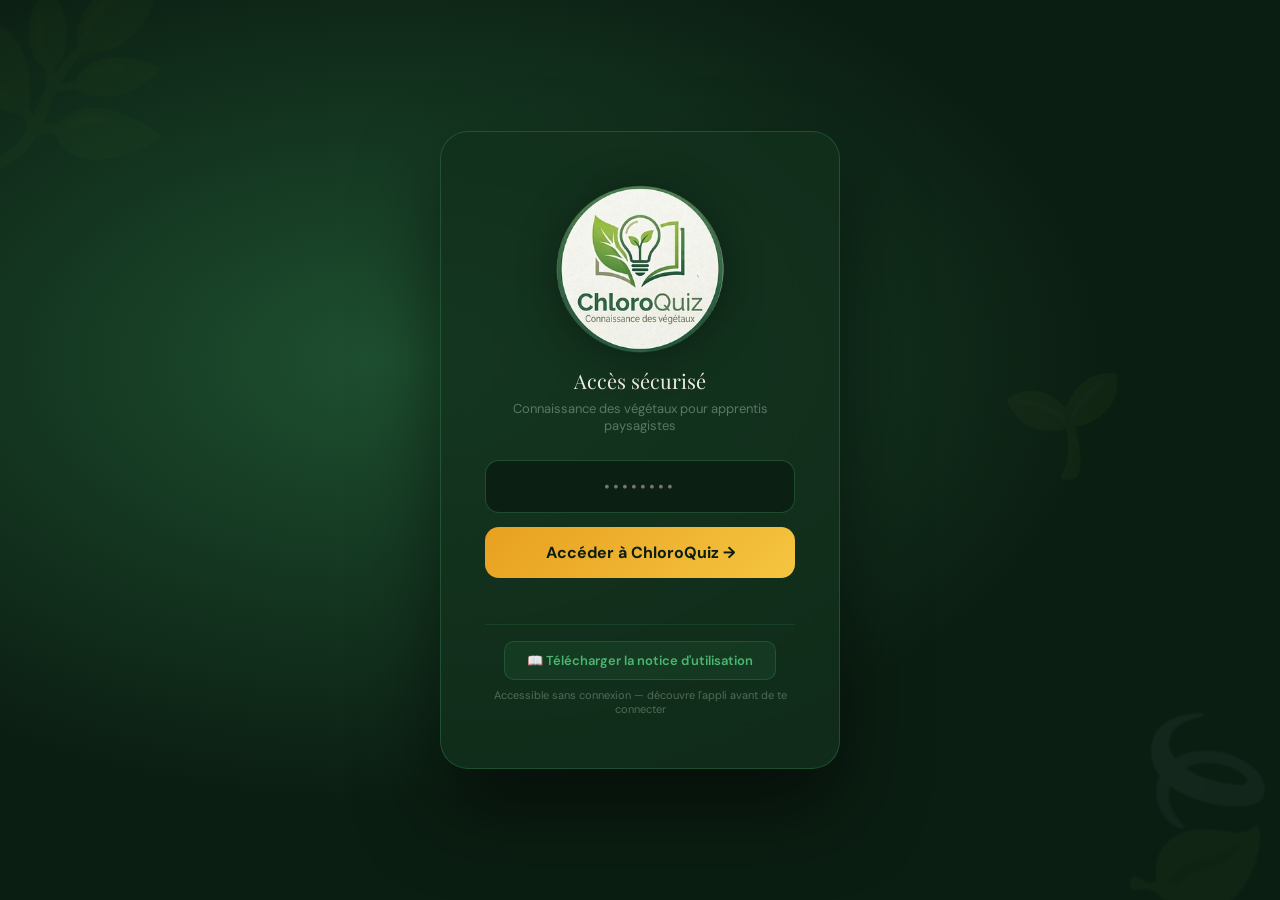
==== index (2).html @ a81b7408 "Add files via upload" ====
<!DOCTYPE html>
<html lang="fr">
<head>
<meta charset="UTF-8"/>
  <meta name="app-version" content="2026-03-18-v25"/>
<meta name="mobile-web-app-capable" content="yes">
  <meta name="apple-mobile-web-app-capable" content="yes">
  <meta name="apple-mobile-web-app-title" content="ChloroQuiz">
  <meta name="theme-color" content="#2d5a1b">
  <meta name="viewport" content="width=device-width, initial-scale=1.0"/>
<title>ChloroQuiz — Reconnaissance des végétaux</title>
<link rel="preconnect" href="https://fonts.googleapis.com"/>
<link rel="stylesheet" href="https://fonts.googleapis.com/css2?family=Playfair+Display:ital,wght@0,700;0,900;1,600&family=DM+Sans:wght@300;400;500;600;700&family=Montserrat:wght@700&display=swap"/>
  <link rel="stylesheet" href="chloroquiz.css"/>
  <!-- PWA -->
  <link rel="manifest" href="manifest.json">
  <script>
  if("serviceWorker" in navigator){
    window.addEventListener("load", function(){
      navigator.serviceWorker.register("/chloroquiz/sw.js")
        .then(function(reg){
          console.log("[CQ] SW enregistré");
          // Écouter les messages du SW (progression précache)
          navigator.serviceWorker.addEventListener("message", function(e){
            if(e.data && e.data.type==="photosCached"){
              var d = e.data;
              if(d.cached > 0){
                console.log("[CQ] Photos cachées: "+d.cached+" nouvelles, "+d.skipped+" déjà en cache");
              }
              // Mettre à jour le statut hors-ligne si visible
              updateOfflineStatus(d);
            }
          });
        })
        .catch(function(e){ console.warn("[CQ] SW échec:", e); });
    });
  }
  </script>
  <meta name="theme-color" content="#4ab870">
  <meta name="mobile-web-app-capable" content="yes">
  <meta name="apple-mobile-web-app-capable" content="yes">
  <meta name="apple-mobile-web-app-status-bar-style" content="black-translucent">
  <meta name="apple-mobile-web-app-title" content="ChloroQuiz">
  <link rel="apple-touch-icon" href="[data-uri]">
</head>
<body onload="tryRestoreSession().then(ok=>{ if(!ok){ /* écran mot de passe déjà visible */ } })">

<!-- ══ PASSWORD ══ -->
<div id="pw-screen">
  <div class="pw-leaf" style="top:-40px;left:-50px">🌿</div>
  <div class="pw-leaf" style="bottom:-30px;right:-30px;animation-delay:3s">🍃</div>
  <div class="pw-leaf" style="top:40%;right:12%;animation-delay:1.5s;font-size:100px">🌱</div>
  <div class="pw-card">
    <img src="[data-uri]" alt="ChloroQuiz" style="width:170px;height:170px;object-fit:contain;filter:drop-shadow(0 4px 20px rgba(0,0,0,0.35));margin-bottom:8px">
    <div class="pw-title">Accès sécurisé</div>
    <div class="pw-sub">Connaissance des végétaux pour apprentis paysagistes</div>
    <input class="pw-input" id="pw-input" type="password" placeholder="••••••••" autocomplete="off"/>
    <button class="pw-btn" onclick="checkPassword()">Accéder à ChloroQuiz →</button>
    <div class="pw-err" id="pw-err"></div>

    <!-- Lien notice avant connexion -->
    <div style="margin-top:18px;padding-top:16px;border-top:1px solid rgba(74,184,112,.12)">
      <a href="ChloroQuiz_Notice.pdf" target="_blank" rel="noopener"
         style="display:inline-flex;align-items:center;gap:8px;padding:10px 22px;
                background:rgba(74,184,112,.08);border:1px solid rgba(74,184,112,.22);
                border-radius:10px;color:var(--g4);font-family:'DM Sans',sans-serif;
                font-size:13px;font-weight:600;text-decoration:none;
                transition:background .2s"
         onmouseover="this.style.background='rgba(74,184,112,.18)'"
         onmouseout="this.style.background='rgba(74,184,112,.08)'">
        📖 Télécharger la notice d'utilisation
      </a>
      <div style="font-size:11px;color:rgba(200,223,204,.35);margin-top:8px">
        Accessible sans connexion — découvre l'appli avant de te connecter
      </div>
    </div>

  </div>
</div>

<!-- ══ APP ══ -->
<div id="app-screen">
  <div class="hdr">
    <div class="hdr-logo" onclick="showPage('home')" style="display:flex;align-items:baseline;gap:8px">
      Chloro<span>Quiz</span>
      <span id="app-version-badge" style="font-family:'DM Sans',sans-serif;font-size:10px;font-weight:600;color:rgba(200,223,204,.28);letter-spacing:.5px;cursor:pointer;line-height:1;padding-bottom:1px" title="Voir le changelog" onclick="event.stopPropagation();openChangelog()">v—</span>
    </div>
    <div class="hdr-nav">
      <button class="nb active" id="nb-home"   onclick="showPage('home')">🏠 Accueil</button>
      <button class="nb"        id="nb-quiz"   onclick="showPage('quiz')">📸 Quiz</button>
      <button class="nb"        id="nb-fiches" onclick="showPage('fiches')">📋 Fiches</button>
      <button class="nb"        id="nb-scores" onclick="showPage('scores')">🏆 Classement</button>
      <button class="nb"        id="nb-myplants" onclick="showPage('myplants')">🌱 Mes végétaux</button>
      <button class="nb atab"   id="nb-stats"  onclick="showPage('stats')" style="display:none">📊 Statistiques</button>
      <button class="nb atab"   id="nb-admin"  onclick="showPage('admin')" style="display:none">⚙️ Admin</button>
    </div>
    <div class="hdr-right">
      <div class="cloud-dot loading" id="cloud-dot" onclick="onCloudDotClick()">
        <div class="cloud-dot-circle"></div>
        <span id="cloud-dot-label">…</span>
      </div>
      <span class="role-badge" id="role-badge">👤 Visiteur</span>
      <button onclick="location.reload(true)" title="Actualiser l'application"
        style="padding:7px 14px;background:rgba(74,184,112,.08);border:1px solid rgba(74,184,112,.2);
        border-radius:20px;color:rgba(200,223,204,.7);font-family:'DM Sans',sans-serif;font-size:13px;
        font-weight:600;cursor:pointer;transition:all .2s;margin-right:6px"
        onmouseover="this.style.background='rgba(74,184,112,.18)'"
        onmouseout="this.style.background='rgba(74,184,112,.08)'">🔄</button>
      <button class="logout-btn" onclick="logout()">Déconnexion</button>
    </div>
  </div>

  <!-- HOME -->
  <div class="page" id="page-home">
    <div class="home-greet">🌿 Bienvenue sur</div>
    <div class="home-title"><span style="color: var(--g4);">Chloro</span><em style="color: var(--am2); font-family: 'Montserrat', sans-serif; font-style: normal; font-weight: bold;">Quiz</em></div>
    <div class="home-desc">L'outil de référence pour les apprentis paysagistes. Identifiez les végétaux en 30 secondes, montez dans le classement et devenez le meilleur en connaissance du végétal de votre promo !</div>
    <div class="cards-grid">
      <div class="fc fc-quiz" onclick="showPage('quiz')">
        <span class="fc-icon">📸</span>
        <div class="fc-title">Quiz Végétaux</div>
        <div class="fc-desc">Identifiez les végétaux en photo en 30s puis répondez à une question de connaissance. Scores enregistrés en ligne.</div>
        <div class="fc-arrow">Jouer →</div>
      </div>
      <div class="fc fc-scores" onclick="showPage('scores')">
        <span class="fc-icon">🏆</span>
        <div class="fc-title">Classement</div>
        <div class="fc-desc" id="home-score-desc">Classement partagé en temps réel — visible par tous les apprentis.</div>
        <div class="fc-arrow" style="color:#7ab8f5">Voir le classement →</div>
      </div>
      <div class="fc fc-fiches" onclick="showPage('fiches')">
        <span class="fc-icon">📋</span>
        <div class="fc-title">Fiches Végétaux</div>
        <div class="fc-desc" id="home-count-desc">Consultez les fiches détaillées avec toutes les informations botaniques.</div>
        <div class="fc-arrow">Consulter →</div>
      </div>
      <div class="fc" style="background:linear-gradient(135deg,rgba(32,96,200,.15),rgba(50,80,180,.08));border-color:rgba(32,96,200,.3);cursor:default">
        <span class="fc-icon">🎮</span>
        <div class="fc-title">Rejoindre une session</div>
        <div class="fc-desc">Votre formateur a lancé un quiz en direct ? Entrez le code à 4 chiffres pour rejoindre.</div>
        <div class="join-session-bar">
          <input class="join-code-input" id="join-code-input" maxlength="4" placeholder="CODE" oninput="this.value=this.value.replace(/[^0-9]/g,'')"/>
          <button class="join-btn" id="join-btn" onclick="joinSession()">→</button>
        </div>
      </div>
      <div class="fc fc-admin" id="home-admin-card" onclick="showPage('admin')" style="display:none">
        <span class="fc-icon">⚙️</span>
        <div class="fc-title">Administration</div>
        <div class="fc-desc">Gérez les plantes et connectez la base de données cloud partagée.</div>
        <div class="fc-arrow" style="color:var(--am2)">Gérer →</div>
      </div>
    </div>
  </div>

  <!-- QUIZ -->
  <div class="page" id="page-quiz" style="display:none">
    <div id="quiz-container"></div>
  </div>

  <!-- SCORES -->
  <div class="page" id="page-scores" style="display:none">
    <div class="lb-wrap">
      <div class="lb-top">
        <div>
          <div class="pg-title">🏆 <em>Classement</em></div>
          <div class="pg-sub" id="lb-sub">Meilleurs scores</div>
        </div>
        <div style="display:flex;gap:8px;align-items:center;flex-wrap:wrap">
          <div class="lb-filters">
            <button class="lb-filter-btn active" id="lb-btn-all"  onclick="setLbFilter('all')">Toutes les parties</button>
            <button class="lb-filter-btn"        id="lb-btn-best" onclick="setLbFilter('best')">Meilleur / joueur</button>
            <button class="lb-filter-btn"        id="lb-btn-lv1"  onclick="setLbFilter('lv1')">🌱 Niveau 1</button>
            <button class="lb-filter-btn"        id="lb-btn-lv2"  onclick="setLbFilter('lv2')">🎓 Niveau 2</button>
            <button class="lb-filter-btn"        id="lb-btn-lv3"  onclick="setLbFilter('lv3')">🏗️ Niveau 3</button>
          </div>
          <button class="lb-reset-btn" id="lb-reset-btn" onclick="resetScores()" style="display:none">🗑️ Réinitialiser</button>
        </div>
      </div>
      <div id="lb-table"></div>
    </div>
  </div>

  <!-- FICHES -->
  <div class="page" id="page-fiches" style="display:none">
    <div class="pg-title">Fiches <em>Végétaux</em></div>
    <div class="pg-sub" style="display:flex;align-items:center;justify-content:space-between;flex-wrap:wrap;gap:8px"><span>Cliquez sur une fiche pour voir les détails</span><button onclick="toggleCompareMode()" style="padding:7px 16px;background:rgba(232,160,32,.1);border:1px solid rgba(232,160,32,.3);border-radius:20px;color:var(--am2);font-family:&apos;DM Sans&apos;,sans-serif;font-size:13px;font-weight:600;cursor:pointer;white-space:nowrap">⚖️ Comparer 2 plantes</button></div>
    <input class="fi-search" id="fi-search" placeholder="🔍  Rechercher par nom latin, nom commun, famille…" oninput="renderFiches()"/>
    <div id="compare-bar" style="display:none">
      <div class="compare-bar">
        <span class="compare-bar-label">⚖️ Comparer :</span>
        <div class="compare-slots">
          <div class="compare-slot" id="cmp-slot-0">Sélectionner plante 1</div>
          <div class="compare-slot" id="cmp-slot-1">Sélectionner plante 2</div>
        </div>
        <div id="compare-type-btns" style="display:flex;gap:6px">
          <button id="cmp-type-simple" onclick="compareType='simple';document.getElementById('cmp-type-simple').style.background='rgba(74,184,112,.25)';document.getElementById('cmp-type-complet').style.background='rgba(74,184,112,.05)'" style="padding:6px 12px;background:rgba(74,184,112,.25);border:1px solid rgba(74,184,112,.4);border-radius:9px;color:var(--g4);font-family:'DM Sans',sans-serif;font-size:12px;font-weight:600;cursor:pointer">📋 Simple</button>
          <button id="cmp-type-complet" onclick="compareType='complet';document.getElementById('cmp-type-complet').style.background='rgba(74,184,112,.25)';document.getElementById('cmp-type-simple').style.background='rgba(74,184,112,.05)'" style="padding:6px 12px;background:rgba(74,184,112,.05);border:1px solid rgba(74,184,112,.2);border-radius:9px;color:var(--g4);font-family:'DM Sans',sans-serif;font-size:12px;font-weight:600;cursor:pointer">📄 Complet</button>
        </div>
        <button class="compare-btn" id="compare-launch-btn" onclick="launchComparison()" disabled>Comparer →</button>
        <button onclick="toggleCompareMode()" style="padding:8px 14px;background:rgba(255,100,100,.08);border:1px solid rgba(255,100,100,.2);border-radius:10px;color:#ff7070;font-family:'DM Sans',sans-serif;font-size:12px;cursor:pointer">✕ Annuler</button>
      </div>
    </div>
    <div class="fiches-grid" id="fiches-grid"></div>
  </div>

  <!-- MES VÉGÉTAUX -->
  <div class="page" id="page-myplants" style="display:none">
  </div>

  <!-- ADMIN -->
  <div class="page" id="page-admin" style="display:none">

    <!-- EN-TÊTE ADMIN -->
    <div style="display:flex;align-items:center;justify-content:space-between;flex-wrap:wrap;gap:12px;margin-bottom:26px">
      <div>
        <div class="pg-title" style="margin-bottom:4px">⚙️ Administration <span style="color:var(--g4)">Chloro</span><em style="color:var(--am2);font-family:'Montserrat',sans-serif;font-style:normal;font-weight:bold">Quiz</em></div>
        <div id="admin-count" style="font-size:13px;color:rgba(200,223,204,.45)"></div>
      </div>
      <div id="admin-stats-row" class="admin-stats-row" style="flex:0 0 auto;min-width:0">
        <div class="admin-stat-card">
          <span class="admin-stat-icon">🌿</span>
          <div><div class="admin-stat-val" id="stat-nb-plantes">—</div><div class="admin-stat-lbl">Plantes</div></div>
        </div>
        <div class="admin-stat-card">
          <span class="admin-stat-icon" id="stat-cloud-icon">☁️</span>
          <div><div class="admin-stat-val" id="stat-cloud-val">—</div><div class="admin-stat-lbl">Synchronisation</div></div>
        </div>
        <div class="admin-stat-card">
          <span class="admin-stat-icon">🏆</span>
          <div><div class="admin-stat-val" id="stat-nb-scores">—</div><div class="admin-stat-lbl">Scores enregistrés</div></div>
        </div>
      </div>
    </div>

    <!-- LAYOUT SIDEBAR + CONTENU -->
    <div class="admin-layout">

      <!-- SIDEBAR NAV -->
      <nav class="admin-sidebar">
        <button class="admin-sidebar-item active" id="atab-plantes" onclick="switchAdminTab('plantes')">
          <span class="admin-sidebar-icon">🌿</span>
          <div class="admin-sidebar-text">
            <div class="admin-sidebar-label">Catalogue</div>
            <div class="admin-sidebar-desc">Gérer les plantes</div>
          </div>
          <span class="admin-sidebar-badge" id="sidebar-badge-plantes">0</span>
        </button>
        <button class="admin-sidebar-item" id="atab-cloud" onclick="switchAdminTab('cloud')">
          <span class="admin-sidebar-icon">☁️</span>
          <div class="admin-sidebar-text">
            <div class="admin-sidebar-label">Cloud</div>
            <div class="admin-sidebar-desc">Connexion Supabase</div>
          </div>
        </button>
        <button class="admin-sidebar-item" id="atab-mdp" onclick="switchAdminTab('mdp')">
          <span class="admin-sidebar-icon">🔐</span>
          <div class="admin-sidebar-text">
            <div class="admin-sidebar-label">Accès</div>
            <div class="admin-sidebar-desc">Mots de passe</div>
          </div>
        </button>
        <button class="admin-sidebar-item" id="atab-multi" onclick="switchAdminTab('multi')">
          <span class="admin-sidebar-icon">🏆</span>
          <div class="admin-sidebar-text">
            <div class="admin-sidebar-label">Multijoueur</div>
            <div class="admin-sidebar-desc">Sessions en direct</div>
          </div>
        </button>
        <button class="admin-sidebar-item" id="atab-glossaire" onclick="switchAdminTab('glossaire')">
          <span class="admin-sidebar-icon">📖</span>
          <div class="admin-sidebar-text">
            <div class="admin-sidebar-label">Glossaire</div>
            <div class="admin-sidebar-desc">Termes botaniques</div>
          </div>
          <span class="admin-sidebar-badge" id="sidebar-badge-gloss" style="display:none"></span>
        </button>
        <!-- séparateur + lien rapide classement -->
        <div style="margin-top:8px;padding-top:14px;border-top:1px solid rgba(74,184,112,.1)">
          <button onclick="showPage('scores')" style="width:100%;padding:10px 14px;border-radius:11px;border:1px solid rgba(74,184,112,.12);background:transparent;color:rgba(200,223,204,.4);font-family:'DM Sans',sans-serif;font-size:12px;cursor:pointer;transition:all .2s;text-align:left;display:flex;align-items:center;gap:8px"
            onmouseover="this.style.color='var(--g4)'" onmouseout="this.style.color='rgba(200,223,204,.4)'">
            <span>📊</span> Voir le classement
          </button>
          <button id="admin-sidebar-stats-btn" onclick="showPage('stats')" style="width:100%;padding:10px 14px;border-radius:11px;border:1px solid rgba(232,160,32,.12);background:rgba(232,160,32,.04);color:var(--am2);font-family:'DM Sans',sans-serif;font-size:12px;cursor:pointer;transition:all .2s;text-align:left;display:flex;align-items:center;gap:8px;margin-top:6px;font-weight:600"
            onmouseover="this.style.background='rgba(232,160,32,.12)'" onmouseout="this.style.background='rgba(232,160,32,.04)'">
            <span>📈</span> Statistiques
          </button>
        </div>
      </nav>

      <!-- CONTENU DES SECTIONS -->
      <div class="admin-content">

        <!-- ── PLANTES ── -->
        <div id="admin-tab-plantes">
          <div class="admin-section-hdr">
            <div class="admin-section-title">Catalogue <em>végétaux</em></div>
            <div class="admin-btns-group">
              <button class="add-btn" onclick="openForm(null)">+ Ajouter</button>
              <button class="add-btn" onclick="mergePlants()"
                style="background:linear-gradient(135deg,#1a50a8,#2868d0);font-size:13px"
                title="Ajoute uniquement les plantes absentes — ne modifie pas les existantes">
                ⬇️ Fusionner par défaut
              </button>
              <button class="add-btn" onclick="triggerCSVImport()"
                style="background:linear-gradient(135deg,#1a6840,#229954);font-size:13px"
                title="Importer des plantes depuis un fichier CSV (Google Sheets, Excel)">
                📤 Importer CSV
              </button>
              <button class="add-btn" onclick="downloadCSVTemplate()"
                style="background:rgba(74,184,112,.12);border:1px solid rgba(74,184,112,.3);color:var(--g4);font-size:13px"
                title="Télécharger le modèle CSV avec toutes les colonnes">
                📥 Modèle CSV
              </button>
            </div>
          </div>
          <input class="admin-search" id="admin-search-input"
            placeholder="🔍  Rechercher dans le catalogue (latin, nom commun, famille…)"
            oninput="filterAdminList(this.value)"/>
          <div class="admin-list" id="admin-list"></div>
        </div>

        <!-- ── CLOUD ── -->
        <div id="admin-tab-cloud" style="display:none">
          <div class="admin-section-hdr">
            <div class="admin-section-title">Connexion <em>cloud</em></div>
          </div>
          <div id="cloud-banner-zone-tab"></div>
        </div>

        <!-- ── MDP ── -->
        <div id="admin-tab-mdp" style="display:none">
          <div class="admin-section-hdr">
            <div class="admin-section-title">Gestion des <em>accès</em></div>
          </div>
          <div style="max-width:480px">
            <div style="font-size:14px;color:rgba(200,223,204,.5);margin-bottom:24px;line-height:1.7">
              Modifiez les mots de passe d'accès à ChloroQuiz. Les changements sont appliqués immédiatement
              et sauvegardés${cloudOk?' dans le cloud (tous les appareils)':' localement sur cet appareil'}.
            </div>
            <div style="display:flex;flex-direction:column;gap:18px">
              <div style="background:rgba(19,48,29,.5);border:1px solid rgba(74,184,112,.15);border-radius:16px;padding:22px">
                <div style="display:flex;align-items:center;gap:10px;margin-bottom:14px">
                  <span style="font-size:22px">👤</span>
                  <div>
                    <div style="font-weight:600;color:var(--cr);font-size:15px">Mot de passe Visiteur</div>
                    <div style="font-size:12px;color:rgba(200,223,204,.35)">Accès lecture seule — à partager aux apprentis</div>
                  </div>
                </div>
                <input class="fi" id="pw-new-user" type="text" placeholder="Nouveau mot de passe visiteur" autocomplete="off" style="margin-bottom:0"/>
              </div>
              <div style="background:rgba(58,34,0,.4);border:1px solid rgba(232,160,32,.18);border-radius:16px;padding:22px">
                <div style="display:flex;align-items:center;gap:10px;margin-bottom:14px">
                  <span style="font-size:22px">👑</span>
                  <div>
                    <div style="font-weight:600;color:var(--am2);font-size:15px">Mot de passe Formateur</div>
                    <div style="font-size:12px;color:rgba(200,223,204,.35)">Accès admin complet — à garder secret</div>
                  </div>
                </div>
                <input class="fi" id="pw-new-admin" type="text" placeholder="Nouveau mot de passe formateur" autocomplete="off" style="margin-bottom:0;border-color:rgba(232,160,32,.25)"/>
              </div>
            </div>
            <div style="margin-top:8px;font-size:12px;color:rgba(200,223,204,.3)">⚠️ Minimum 6 caractères. Évitez les espaces.</div>
            <div id="pw-change-msg" style="min-height:20px;margin-top:10px;font-size:13px"></div>
            <button onclick="changePasswords()" style="margin-top:16px;width:100%;padding:14px;background:linear-gradient(135deg,var(--am),var(--am2));border:none;border-radius:13px;color:#0b1e12;font-family:'DM Sans',sans-serif;font-size:15px;font-weight:700;cursor:pointer;transition:all .2s">
              🔐 Enregistrer les nouveaux mots de passe
            </button>
            <button onclick="resetPasswordsToDefault()" style="margin-top:10px;width:100%;padding:11px;background:rgba(255,100,100,.08);border:1px solid rgba(255,100,100,.18);border-radius:13px;color:#ff9999;font-family:'DM Sans',sans-serif;font-size:13px;cursor:pointer;transition:all .2s">
              Réinitialiser aux mots de passe par défaut
            </button>
          </div>
        </div>

        <!-- ── MULTI ── -->
        <div id="admin-tab-multi" style="display:none">
          <div class="admin-section-hdr">
            <div class="admin-section-title">Sessions <em>multijoueur</em></div>
          </div>
          <div id="multi-container"></div>
        </div>

        <div id="admin-tab-glossaire" style="display:none">
          <div class="admin-section-hdr" style="display:flex;align-items:center;justify-content:space-between;flex-wrap:wrap;gap:10px">
            <div class="admin-section-title">📖 Glossaire <em>botanique</em></div>
            <div style="display:flex;gap:8px;flex-wrap:wrap;align-items:center">
              <input id="gloss-search" class="fi" placeholder="Rechercher un terme…"
                style="width:200px;padding:8px 12px;font-size:13px"
                oninput="filterGlossList(this.value)"/>
              <button onclick="openGlossForm(null)"
                style="padding:8px 16px;background:linear-gradient(135deg,#1e5030,#2d7a4a);border:none;border-radius:10px;color:#fff;font-family:'DM Sans',sans-serif;font-size:13px;font-weight:700;cursor:pointer">
                + Ajouter
              </button>
            </div>
          </div>
          <div id="gloss-list" style="margin-top:8px"></div>
        </div>

      </div><!-- /admin-content -->
    </div><!-- /admin-layout -->
  </div>

  <!-- STATS (formateur uniquement) -->
  <div class="page" id="page-stats" style="display:none">
    <div id="stats-container"></div>
  </div>

  <!-- BOTTOM NAV MOBILE -->
  <nav id="bottom-nav" role="navigation" aria-label="Navigation principale">
    <button class="bn-item active" id="bn-home" onclick="showPage('home')" aria-label="Accueil">
      <span class="bn-item-icon">🏠</span>
      <span class="bn-item-label">Accueil</span>
    </button>
    <button class="bn-item" id="bn-quiz" onclick="showPage('quiz')" aria-label="Quiz">
      <span class="bn-item-icon">📸</span>
      <span class="bn-item-label">Quiz</span>
    </button>
    <button class="bn-item" id="bn-fiches" onclick="showPage('fiches')" aria-label="Fiches">
      <span class="bn-item-icon">📋</span>
      <span class="bn-item-label">Fiches</span>
    </button>
    <button class="bn-item" id="bn-myplants" onclick="showPage('myplants')" aria-label="Mes végétaux">
      <span class="bn-item-icon">🌱</span>
      <span class="bn-item-label">Mes végétaux</span>
    </button>
    <button class="bn-item" id="bn-scores" onclick="showPage('scores')" aria-label="Classement">
      <span class="bn-item-icon">🏆</span>
      <span class="bn-item-label">Classement</span>
    </button>
    <button class="bn-item bn-admin" id="bn-admin-mob" onclick="showPage('admin')" aria-label="Admin" style="display:none">
      <span class="bn-item-icon">⚙️</span>
      <span class="bn-item-label">Admin</span>
    </button>
  </nav>

</div>

<div id="overlay-root"></div>

<!-- OFFLINE BANNER -->
<div id="offline-banner" style="display:none;position:fixed;bottom:16px;left:50%;transform:translateX(-50%);
  background:rgba(40,20,0,.97);border:1px solid rgba(255,180,60,.4);border-radius:14px;
  padding:12px 20px;font-size:13px;color:#ffb347;z-index:9999;backdrop-filter:blur(12px);
  box-shadow:0 8px 32px rgba(0,0,0,.5);align-items:center;gap:10px;max-width:94vw">
  <span>⚠️</span>
  <div>
    <div style="font-weight:600">Mode hors-ligne — score sauvegardé localement</div>
    <div style="font-size:11px;color:rgba(255,180,60,.6)" id="offline-sync-msg">Sera synchronisé automatiquement au retour en ligne.</div>
  </div>
  <button onclick="document.getElementById('offline-banner').style.display='none'"
    style="background:none;border:none;color:#ffb347;cursor:pointer;font-size:16px;padding:0 0 0 8px;flex-shrink:0">✕</button>
</div>

  <script src="chloroquiz.js"></script>

  <!-- PWA Install Button -->
  <div id="pwa-install-btn" style="display:none;position:fixed;bottom:20px;left:50%;transform:translateX(-50%);z-index:9999;background:#2d5a1b;color:white;border:none;border-radius:30px;padding:12px 24px;cursor:pointer;font-size:15px;font-weight:600;align-items:center;gap:8px;box-shadow:0 4px 20px rgba(0,0,0,0.3)" onclick="installPWA()">
    📲 Installer ChloroQuiz
  </div>

  <script>
    // Désinscrire les anciens Service Workers
if ('serviceWorker' in navigator) {
  // Désinstaller tous les anciens Service Workers et vider les caches
  navigator.serviceWorker.getRegistrations().then(regs => {
    regs.forEach(reg => reg.unregister());
  });
  caches.keys().then(keys => keys.forEach(k => caches.delete(k)));
}
    let deferredPrompt;
    window.addEventListener('beforeinstallprompt', (e) => {
      e.preventDefault();
      deferredPrompt = e;
      const btn = document.getElementById('pwa-install-btn');
      if (btn) btn.style.display = 'flex';
    });
    window.addEventListener('appinstalled', () => {
      deferredPrompt = null;
      const btn = document.getElementById('pwa-install-btn');
      if (btn) btn.style.display = 'none';
    });
    function installPWA() {
      if (deferredPrompt) {
        deferredPrompt.prompt();
        deferredPrompt.userChoice.then(() => { deferredPrompt = null; });
      }
    }
  </script>
</body>
</html>
---- chloroquiz.css ----
/* ══════════════════════════════════════════════════════
   ChloroQuiz — Feuille de styles principale
   Version: 2026-03-17-v22
══════════════════════════════════════════════════════ */

/* ══════════════════════════════════════════════════════
   ChloroQuiz — Feuille de styles principale
   Version: 2026-03-17-v22
══════════════════════════════════════════════════════ */

*{box-sizing:border-box;margin:0;padding:0}
html,body{min-height:100%;font-family:'DM Sans',sans-serif;background:#0b1e12;color:#f0ede4}button,a,.qopt,.fiche,.nb,.lb-filter-btn,.fchip,.level-card,.next-btn{-webkit-user-select:none;user-select:none;-webkit-touch-callout:none;touch-action:manipulation}
:root{
  --g0:#0b1e12;--g1:#13301d;--g2:#1e5030;--g3:#2d7a4a;--g4:#4ab870;
  --am:#e8a020;--am2:#f5c540;--cr:#f0ede4;
  --disp:'Playfair Display',serif;
}

/* ══ PASSWORD ══ */
#pw-screen{min-height:100vh;display:flex;align-items:center;justify-content:center;
  background:radial-gradient(ellipse 80% 70% at 30% 40%,#1e5030 0%,#0b1e12 70%);
  position:relative;overflow:hidden}
.pw-leaf{position:absolute;font-size:180px;opacity:.04;animation:fl-float 9s ease-in-out infinite;user-select:none;pointer-events:none}
@keyframes fl-float{0%,100%{transform:translateY(0) rotate(0deg)}50%{transform:translateY(-18px) rotate(6deg)}}
.pw-card{background:rgba(19,48,29,.78);backdrop-filter:blur(24px);border:1px solid rgba(74,184,112,.25);
  border-radius:28px;padding:52px 44px;width:400px;max-width:94vw;text-align:center;position:relative;z-index:1;
  box-shadow:0 40px 80px rgba(0,0,0,.5)}
.pw-logo{font-family:var(--disp);font-size:46px;font-weight:900;color:var(--g4);letter-spacing:-1px}
.pw-logo span{color:var(--am2); font-family: 'Montserrat', sans-serif;}
.pw-tagline{font-size:11px;letter-spacing:3px;text-transform:uppercase;color:rgba(200,223,204,.35);margin-bottom:36px}
.pw-icon{font-size:52px;display:block;margin-bottom:14px}
.pw-title{font-family:var(--disp);font-size:20px;color:var(--cr);margin-bottom:6px}
.pw-sub{font-size:13px;color:rgba(200,223,204,.4);margin-bottom:26px}
.pw-input{width:100%;padding:15px 18px;background:rgba(11,30,18,.85);border:1px solid rgba(74,184,112,.3);
  border-radius:14px;color:var(--cr);font-size:16px;text-align:center;letter-spacing:3px;
  outline:none;transition:border-color .3s,box-shadow .3s;margin-bottom:14px;font-family:'DM Sans',sans-serif}
.pw-input:focus{border-color:var(--am);box-shadow:0 0 0 3px rgba(232,160,32,.15)}
.pw-btn{width:100%;padding:15px;background:linear-gradient(135deg,var(--am),var(--am2));border:none;border-radius:14px;
  color:#0b1e12;font-size:16px;font-weight:700;cursor:pointer;transition:all .2s;font-family:'DM Sans',sans-serif}
.pw-btn:hover{transform:translateY(-2px);box-shadow:0 8px 24px rgba(232,160,32,.4)}
.pw-err{color:#ff7070;font-size:13px;margin-top:10px;min-height:18px}
.pw-hint{font-size:11px;color:rgba(200,223,204,.2);margin-top:18px}

/* ══ APP ══ */
#app-screen{display:none;flex-direction:column;min-height:100vh}

/* ══ HEADER ══ */
.hdr{display:flex;align-items:center;justify-content:space-between;padding:14px 24px;
  background:rgba(11,30,18,.94);backdrop-filter:blur(20px);border-bottom:1px solid rgba(74,184,112,.12);
  position:sticky;top:0;z-index:100;flex-wrap:wrap;gap:8px}
.hdr-logo{font-family:var(--disp);font-size:26px;font-weight:900;color:var(--g4);cursor:pointer;letter-spacing:-.5px}
.hdr-logo span{color:var(--am2); font-family: 'Montserrat', sans-serif;}
.hdr-nav{display:flex;gap:5px;flex-wrap:wrap}
.hdr-right{display:flex;align-items:center;gap:8px;flex-wrap:wrap}
.nb{padding:8px 14px;border-radius:10px;border:1px solid transparent;background:transparent;
  color:rgba(200,223,204,.85);font-family:'DM Sans',sans-serif;font-size:13px;font-weight:500;cursor:pointer;transition:all .2s}
.nb:hover{background:rgba(74,184,112,.12);color:var(--cr)}
.nb.active{background:rgba(232,160,32,.12);color:var(--am2);border-color:rgba(232,160,32,.25)}
.nb.atab{color:rgba(232,160,32,.5)}
.nb.atab.active{background:rgba(232,160,32,.15);color:var(--am2)}
.role-badge{font-size:11px;letter-spacing:2px;text-transform:uppercase;padding:4px 12px;
  border-radius:100px;background:rgba(74,184,112,.08);border:1px solid rgba(74,184,112,.15);color:rgba(200,223,204,.35)}
.role-badge.admin{background:rgba(232,160,32,.1);border-color:rgba(232,160,32,.3);color:var(--am)}
.logout-btn{padding:7px 13px;border-radius:9px;background:rgba(255,100,100,.1);border:1px solid rgba(255,100,100,.2);
  color:#ff7070;font-size:12px;cursor:pointer;transition:all .2s;font-family:'DM Sans',sans-serif}
.logout-btn:hover{background:rgba(255,100,100,.2)}

/* Cloud status */
.cloud-dot{display:flex;align-items:center;gap:5px;font-size:11px;padding:4px 11px;border-radius:100px;
  border:1px solid rgba(74,184,112,.2);color:rgba(200,223,204,.5);transition:all .3s;cursor:default}
.cloud-dot.online{border-color:rgba(74,184,112,.4);color:var(--g4);background:rgba(74,184,112,.08)}
.cloud-dot.offline{border-color:rgba(255,180,60,.3);color:#ffb347;background:rgba(255,180,60,.06);cursor:pointer}
.cloud-dot.loading{border-color:rgba(200,223,204,.2);color:rgba(200,223,204,.35);animation:fl-blink 1s ease infinite}
@keyframes fl-blink{0%,100%{opacity:1}50%{opacity:.4}}
.cloud-dot-circle{width:7px;height:7px;border-radius:50%;background:currentColor;flex-shrink:0}

/* ══ PAGES ══ */
.page{padding:38px 26px;max-width:1080px;margin:0 auto;flex:1;width:100%}
.pg-title{font-family:var(--disp);font-size:36px;font-weight:900;color:var(--cr);margin-bottom:6px}
.pg-title em{color:var(--am2);font-style:italic}
.pg-sub{font-size:14px;color:#ffffff;margin-bottom:28px}

/* ══ HOME ══ */
.home-greet{font-size:12px;letter-spacing:3px;text-transform:uppercase;color:var(--g4);margin-bottom:10px}
.home-title{font-family:var(--disp);font-size:48px;font-weight:900;line-height:1.1;color:var(--g4);margin-bottom:14px}
.home-title em{color:var(--am2);font-style:italic}
.home-desc{font-size:16px;color:rgba(200,223,204,.5);max-width:520px;line-height:1.7;margin-bottom:40px}
.cards-grid{display:grid;grid-template-columns:repeat(auto-fit,minmax(255px,1fr));gap:18px}
.fc{border-radius:22px;padding:30px 24px;cursor:pointer;transition:transform .3s,box-shadow .3s;border:1px solid rgba(255,255,255,.07)}
.fc:hover{transform:translateY(-5px)}
.fc-quiz{background:linear-gradient(135deg,#1e5030,#2d7a4a)}.fc-quiz:hover{box-shadow:0 20px 50px rgba(45,122,74,.45)}
.fc-fiches{background:linear-gradient(135deg,#2a3a14,#4a6a1a)}.fc-fiches:hover{box-shadow:0 20px 50px rgba(74,106,26,.45)}
.fc-scores{background:linear-gradient(135deg,#1a2a4a,#2a4a7a)}.fc-scores:hover{box-shadow:0 20px 50px rgba(42,74,122,.45)}
.fc-admin{background:linear-gradient(135deg,#3a2200,#7a4a00)}.fc-admin:hover{box-shadow:0 20px 50px rgba(122,74,0,.45)}
.fc-icon{font-size:44px;display:block;margin-bottom:14px}
.fc-title{font-family:var(--disp);font-size:21px;font-weight:700;color:var(--cr);margin-bottom:7px}
.fc-desc{font-size:13px;color:rgba(200,223,204,.6);line-height:1.6;margin-bottom:16px}
.fc-arrow{color:var(--am2);font-size:13px;font-weight:600}

/* ══ CLOUD SETUP BANNER ══ */
.cloud-banner{background:rgba(255,180,60,.07);border:1px solid rgba(255,180,60,.25);border-radius:16px;
  padding:18px 22px;margin-bottom:26px;display:flex;align-items:center;gap:16px;flex-wrap:wrap}
.cloud-banner-icon{font-size:28px;flex-shrink:0}
.cloud-banner-text{flex:1;min-width:200px}
.cloud-banner-title{font-size:15px;font-weight:600;color:#ffb347;margin-bottom:3px}
.cloud-banner-sub{font-size:12px;color:rgba(200,223,204,.5);line-height:1.5}
.cloud-setup-btn{padding:9px 20px;background:linear-gradient(135deg,#7a5000,#c48000);border:none;border-radius:10px;
  color:#fff8e0;font-family:'DM Sans',sans-serif;font-size:13px;font-weight:600;cursor:pointer;white-space:nowrap;transition:all .2s}
.cloud-setup-btn:hover{transform:translateY(-1px);box-shadow:0 4px 14px rgba(255,180,60,.3)}
.cloud-ok-banner{background:rgba(74,184,112,.07);border:1px solid rgba(74,184,112,.25);border-radius:16px;
  padding:14px 20px;margin-bottom:24px;display:flex;align-items:center;gap:12px}
.cloud-ok-text{flex:1;font-size:13px;color:rgba(200,223,204,.6)}
.cloud-ok-text strong{color:var(--g4)}
.cloud-disconnect-btn{padding:6px 14px;background:rgba(255,100,100,.08);border:1px solid rgba(255,100,100,.15);
  border-radius:8px;color:#ff9999;font-family:'DM Sans',sans-serif;font-size:12px;cursor:pointer;transition:all .2s}
.cloud-disconnect-btn:hover{background:rgba(255,100,100,.18)}

/* ══ CLOUD SETUP MODAL ══ */
.setup-modal{background:#0d2419;border:1px solid rgba(255,180,60,.3);border-radius:24px;padding:36px;
  max-width:600px;width:100%;max-height:90vh;overflow-y:auto;animation:fl-popin .35s cubic-bezier(.34,1.56,.64,1)}
.setup-step{display:flex;gap:14px;align-items:flex-start;padding:16px;background:rgba(19,48,29,.5);
  border:1px solid rgba(74,184,112,.12);border-radius:14px;margin-bottom:12px}
.setup-step-num{width:28px;height:28px;border-radius:50%;background:rgba(232,160,32,.15);border:1px solid rgba(232,160,32,.3);
  display:flex;align-items:center;justify-content:center;font-size:13px;font-weight:700;color:var(--am2);flex-shrink:0}
.setup-step-body{flex:1}
.setup-step-title{font-size:14px;font-weight:600;color:var(--cr);margin-bottom:4px}
.setup-step-desc{font-size:12px;color:rgba(200,223,204,.45);line-height:1.6}
.setup-step-desc a{color:var(--am2);text-decoration:none}
.setup-step-desc a:hover{text-decoration:underline}
.setup-url-input{width:100%;padding:11px 14px;background:rgba(11,30,18,.9);border:1px solid rgba(74,184,112,.22);
  border-radius:10px;color:var(--cr);font-family:'DM Sans',sans-serif;font-size:13px;outline:none;transition:border-color .3s;margin-top:8px}
.setup-url-input:focus{border-color:var(--am)}
.setup-url-input::placeholder{color:rgba(200,223,204,.2);font-size:12px}
.setup-test-btn{margin-top:12px;padding:11px 24px;background:linear-gradient(135deg,var(--am),var(--am2));border:none;
  border-radius:10px;color:#0b1e12;font-family:'DM Sans',sans-serif;font-size:14px;font-weight:700;cursor:pointer;transition:all .2s}
.setup-test-btn:hover{transform:translateY(-1px)}
.setup-test-btn:disabled{opacity:.5;cursor:not-allowed;transform:none}
.setup-result{margin-top:12px;padding:11px 15px;border-radius:10px;font-size:13px;display:none}
.setup-result.ok{background:rgba(74,184,112,.12);border:1px solid rgba(74,184,112,.3);color:var(--g4)}
.setup-result.ko{background:rgba(255,100,100,.1);border:1px solid rgba(255,100,100,.2);color:#ff9999}
.sql-block{background:rgba(0,0,0,.4);border:1px solid rgba(74,184,112,.15);border-radius:10px;padding:12px 14px;
  font-family:monospace;font-size:11px;color:rgba(200,223,204,.6);line-height:1.7;margin-top:8px;white-space:pre-wrap;word-break:break-all}
.copy-sql-btn{margin-top:6px;padding:5px 14px;background:rgba(74,184,112,.1);border:1px solid rgba(74,184,112,.2);
  border-radius:7px;color:var(--g4);font-family:'DM Sans',sans-serif;font-size:11px;cursor:pointer;transition:all .2s}
.copy-sql-btn:hover{background:rgba(74,184,112,.2)}

/* ══ LEVEL SELECTOR ══ */
.level-cards{display:grid;grid-template-columns:1fr 1fr 1fr;gap:12px;margin-bottom:24px}
.level-card{border-radius:18px;padding:20px 16px;cursor:pointer;border:2px solid transparent;
  transition:all .25s;text-align:left;background:none;font-family:'DM Sans',sans-serif;width:100%}
.level-card:hover{transform:translateY(-3px)}
.level-card.lv1{background:linear-gradient(135deg,rgba(30,80,48,.7),rgba(45,122,74,.5));border-color:rgba(74,184,112,.25)}
.level-card.lv1:hover,.level-card.lv1.selected{border-color:var(--g4);background:linear-gradient(135deg,rgba(30,80,48,.9),rgba(45,122,74,.7));box-shadow:0 8px 28px rgba(74,184,112,.25)}
.level-card.lv2{background:linear-gradient(135deg,rgba(58,34,0,.7),rgba(122,74,0,.5));border-color:rgba(232,160,32,.2)}
.level-card.lv2:hover,.level-card.lv2.selected{border-color:var(--am2);background:linear-gradient(135deg,rgba(58,34,0,.9),rgba(122,74,0,.7));box-shadow:0 8px 28px rgba(232,160,32,.2)}
.level-card.selected{transform:translateY(-3px)}
.level-card.lv3{background:linear-gradient(135deg,rgba(80,20,80,.7),rgba(140,40,140,.4));border-color:rgba(200,80,200,.2)}
.level-card.lv3:hover,.level-card.lv3.selected{border-color:#e060e0;background:linear-gradient(135deg,rgba(80,20,80,.9),rgba(140,40,140,.6));box-shadow:0 8px 28px rgba(200,80,200,.2)}
.level-card.lv4{background:linear-gradient(135deg,rgba(0,50,80,.7),rgba(0,90,140,.4));border-color:rgba(80,180,230,.2)}
.level-card.lv4:hover,.level-card.lv4.selected{border-color:#50b4e6;background:linear-gradient(135deg,rgba(0,50,80,.9),rgba(0,90,140,.6));box-shadow:0 8px 28px rgba(80,180,230,.2)}
/* ── Révision ciblée ── */
.filter-section{margin:14px 0;text-align:left}
.filter-title{font-size:11px;letter-spacing:2px;text-transform:uppercase;color:rgba(200,223,204,.85);margin-bottom:8px}
.filter-chips{display:flex;flex-wrap:wrap;gap:6px}
.fchip{padding:5px 12px;border-radius:20px;border:1px solid rgba(74,184,112,.28);background:rgba(19,48,29,.6);color:rgba(200,223,204,.85);font-size:12px;cursor:pointer;transition:all .15s;font-family:var(--body)}
.fchip:hover{border-color:var(--g4);color:var(--g4)}
.fchip.active{background:rgba(74,184,112,.18);border-color:var(--g4);color:var(--g4);font-weight:600}
/* ── Récapitulatif fin de quiz ── */
.recap-table{width:100%;border-collapse:collapse;margin-top:12px;font-size:12px}.recap-table th{background:rgba(45,122,74,.25);color:rgba(200,223,204,.9);padding:7px 6px;text-align:left;font-size:10px;letter-spacing:1.5px;text-transform:uppercase}.recap-table td{padding:6px;border-bottom:1px solid rgba(74,184,112,.08);vertical-align:middle;color:rgba(200,223,204,.85)}
.recap-table th{padding:8px 10px;background:rgba(74,184,112,.1);color:rgba(200,223,204,.6);font-weight:600;text-align:left;font-size:11px;text-transform:uppercase;letter-spacing:1px}
.recap-table td{padding:9px 10px;border-bottom:1px solid rgba(74,184,112,.08);color:rgba(200,223,204,.8);vertical-align:top}
.recap-ok{color:var(--g4)}
.recap-ko{color:#ff9999}
.recap-timeout{color:#ffb347}
.recap-section{margin-top:22px;text-align:left}
.recap-title{font-family:var(--disp);font-size:15px;color:var(--am2);margin-bottom:10px;padding-bottom:6px;border-bottom:1px solid rgba(232,160,32,.2)}
/* ── Type multi-select ── */
.type-chips{display:flex;flex-wrap:wrap;gap:6px;margin-top:6px}
.type-chip{padding:5px 12px;border-radius:20px;border:1px solid rgba(74,184,112,.2);background:rgba(19,48,29,.6);color:rgba(200,223,204,.55);font-size:12px;cursor:pointer;transition:background .15s,border-color .15s,color .15s;font-family:var(--body);-webkit-tap-highlight-color:transparent;user-select:none}
@media(hover:hover){.type-chip:hover{border-color:var(--g4);color:var(--g4)}}
.type-chip.selected{background:rgba(74,184,112,.18);border-color:var(--g4);color:var(--g4);font-weight:600}
.type-chip:active{opacity:.75}
.type-display{margin-top:6px;font-size:12px;color:rgba(200,223,204,.5);font-style:italic;min-height:18px}
.level-badge-tag{display:inline-block;font-size:10px;letter-spacing:2px;text-transform:uppercase;
  padding:3px 10px;border-radius:100px;margin-bottom:10px;font-weight:600}
.lv1 .level-badge-tag{background:rgba(74,184,112,.2);color:var(--g4);border:1px solid rgba(74,184,112,.3)}
.lv2 .level-badge-tag{background:rgba(232,160,32,.15);color:var(--am2);border:1px solid rgba(232,160,32,.3)}
.lv3 .level-badge-tag{background:rgba(200,80,200,.15);color:#e060e0;border:1px solid rgba(200,80,200,.3)}
.lv4 .level-badge-tag{background:rgba(80,180,230,.15);color:#50b4e6;border:1px solid rgba(80,180,230,.3)}
.level-icon{font-size:28px;display:block;margin-bottom:7px}
.level-title{font-family:var(--disp);font-size:16px;font-weight:700;color:var(--cr);margin-bottom:4px}
.level-desc{font-size:12px;color:rgba(200,223,204,.82);line-height:1.5}
.level-check{float:right;font-size:18px;opacity:0;transition:opacity .2s}
.level-card.selected .level-check{opacity:1}
.level-pill{display:inline-block;padding:2px 10px;border-radius:100px;font-size:11px;font-weight:600;
  letter-spacing:1px;text-transform:uppercase;margin-left:6px;vertical-align:middle}
.level-pill.lv1{background:rgba(74,184,112,.15);color:var(--g4);border:1px solid rgba(74,184,112,.25)}
.level-pill.lv2{background:rgba(232,160,32,.12);color:var(--am2);border:1px solid rgba(232,160,32,.25)}
.level-pill.lv3{background:rgba(200,80,200,.12);color:#e060e0;border:1px solid rgba(200,80,200,.25)}
.level-pill.lv4{background:rgba(80,180,230,.12);color:#50b4e6;border:1px solid rgba(80,180,230,.25)}

/* ══ TIMER ══ */
.timer-wrap{margin-bottom:10px}.q-progress-bar{height:3px;border-radius:3px;background:rgba(74,184,112,.12);margin-bottom:8px;overflow:hidden}.q-progress-fill{height:100%;border-radius:3px;background:linear-gradient(90deg,var(--g4),var(--am));transition:width .4s}.q-counter-row{display:flex;justify-content:space-between;align-items:center;margin-bottom:4px;font-size:11px}.q-counter-num{font-weight:800;font-size:13px;color:var(--g4)}
.timer-bar-bg{height:8px;background:rgba(74,184,112,.12);border-radius:100px;overflow:hidden}
.timer-bar-fill{height:100%;border-radius:100px;transition:width 1s linear,background .5s;background:linear-gradient(90deg,var(--g3),var(--am))}
.timer-bar-fill.danger{background:linear-gradient(90deg,#e84020,#ff7070)}
.timer-row{display:flex;justify-content:space-between;align-items:center;margin-bottom:8px}
.timer-label{font-size:12px;color:rgba(200,223,204,.4);letter-spacing:1px}
.timer-count{font-family:var(--disp);font-size:22px;font-weight:700;color:var(--g4);min-width:40px;text-align:right}
.timer-count.danger{color:#ff7070;animation:fl-pulse .5s ease infinite alternate}
@keyframes fl-pulse{from{transform:scale(1)}to{transform:scale(1.1)}}

/* ══ QUIZ ══ */
.quiz-wrap{max-width:700px;margin:0 auto}
.quiz-topbar{display:flex;justify-content:space-between;align-items:flex-start;margin-bottom:22px}
.quiz-player{font-size:13px;color:rgba(200,223,204,.5)}
.quiz-player strong{color:var(--am2)}
.score-badge{background:rgba(232,160,32,.12);border:1px solid rgba(232,160,32,.3);border-radius:100px;
  padding:6px 16px;font-size:14px;color:var(--am2);font-weight:600}
.round-info{font-size:12px;color:rgba(200,223,204,.3);margin-top:4px;text-align:right}
.qcard{background:rgba(19,48,29,.5);border:1px solid rgba(74,184,112,.18);border-radius:24px;overflow:hidden}
/* ── Étape 2 : bloc question en haut (remplace la photo) ── */
.k-question-block{background:linear-gradient(160deg,rgba(10,36,20,.9),rgba(20,60,35,.8));padding:36px 28px 28px;border-bottom:1px solid rgba(74,184,112,.15);min-height:200px;display:flex;flex-direction:column;align-items:center;justify-content:center;text-align:center}
.k-question-text{font-family:var(--disp);font-size:28px;font-weight:800;color:var(--cr);line-height:1.3;margin:0}
.k-question-text em{color:var(--am2);font-style:italic}
/* ── Options étape 2 plus grandes ── */
.k-opts .qopt{padding:10px 14px;font-size:15px;font-weight:600;border-radius:12px;line-height:1.25}
@media(max-width:560px){.k-question-text{font-size:22px}.k-opts .qopt{font-size:16px;padding:14px 16px}}
.qphoto-carousel{position:relative;width:100%;overflow:hidden;border-radius:0;cursor:grab}.qphoto-track{display:flex;transition:transform .3s ease;will-change:transform}.qphoto-slide{min-width:100%;display:flex;align-items:center;justify-content:center;background:#0b1e12}.qphoto{width:100%;max-height:340px;object-fit:contain;display:block;background:#0b1e12}.qphoto-dots{display:flex;justify-content:center;gap:6px;padding:6px 0}.qphoto-dot{width:7px;height:7px;border-radius:50%;background:rgba(200,223,204,.25);transition:background .2s;cursor:pointer}.qphoto-dot.active{background:var(--g4)}
.qphoto-fallback{width:100%;height:400px;display:flex;align-items:center;justify-content:center;background:linear-gradient(135deg,#1e5030,#2d7a4a)}
.qbody{padding:14px 16px}
.phase-label{font-size:10px;letter-spacing:2px;text-transform:uppercase;color:var(--g4);margin-bottom:4px}
.q-text{font-family:var(--disp);font-size:17px;font-weight:700;color:var(--cr);margin-bottom:10px;line-height:1.3}
.q-opts{display:flex;flex-direction:column;gap:6px}
.qopt{padding:13px 17px;border-radius:13px;background:rgba(11,30,18,.8);border:1px solid rgba(74,184,112,.18);
  color:rgba(200,223,204,.8);font-family:'DM Sans',sans-serif;font-size:15px;cursor:pointer;transition:all .2s;text-align:left;width:100%}
.qopt:hover:not(:disabled){background:rgba(74,184,112,.12);border-color:rgba(74,184,112,.45);color:var(--cr)}
.qopt:disabled{cursor:default}
.qopt.correct{background:rgba(74,184,112,.28)!important;border-color:var(--g4)!important;color:var(--g4)!important;font-weight:700}
.qopt.wrong{background:rgba(255,80,80,.18)!important;border-color:#ff7070!important;color:#ff9999!important;font-weight:700}
.qopt.timeout-reveal{background:rgba(74,184,112,.12)!important;border-color:rgba(74,184,112,.4)!important;color:var(--cr)!important;font-weight:600}
.opt-latin{font-style:italic;font-weight:700;font-size:16px;display:block}
.opt-common{font-size:12px;color:rgba(200,223,204,.4);display:block;margin-top:2px}
.k-feedback{margin-top:15px;padding:12px 16px;border-radius:12px;font-size:14px;line-height:1.6}
.k-feedback.ok{background:rgba(74,184,112,.12);border:1px solid rgba(74,184,112,.3);color:var(--g4)}
.k-feedback.ko{background:rgba(255,100,100,.1);border:1px solid rgba(255,100,100,.2);color:#ff9999}
.next-btn{width:100%;margin-top:10px;padding:11px;background:linear-gradient(135deg,var(--am),var(--am2));
  border:none;border-radius:13px;color:#0b1e12;font-family:'DM Sans',sans-serif;font-size:16px;font-weight:700;cursor:pointer;transition:all .2s}
.next-btn:hover{transform:translateY(-2px);box-shadow:0 8px 24px rgba(232,160,32,.35)}
.timeout-notice{text-align:center;padding:9px;color:#ff9999;font-size:13px;margin-bottom:8px;
  background:rgba(255,100,100,.08);border-radius:10px;border:1px solid rgba(255,100,100,.15)}

/* ══ OVERLAYS ══ */
.overlay{position:fixed;inset:0;z-index:500;display:flex;align-items:center;justify-content:center;
  background:rgba(0,0,0,.65);backdrop-filter:blur(8px);animation:fl-fadein .3s ease;padding:20px}
@keyframes fl-fadein{from{opacity:0}to{opacity:1}}
.cel-card{border-radius:30px;padding:48px 40px;text-align:center;max-width:450px;width:100%;
  animation:fl-popin .4s cubic-bezier(.34,1.56,.64,1);position:relative;overflow:hidden}
@keyframes fl-popin{from{transform:scale(.7);opacity:0}to{transform:scale(1);opacity:1}}
.cel-card.good{background:linear-gradient(135deg,#163d25,#0b1e12);border:2px solid rgba(74,184,112,.4)}
.cel-card.bad{background:linear-gradient(135deg,#2e0f0f,#0b1e12);border:2px solid rgba(255,100,100,.3)}
.cel-card.timeout{background:linear-gradient(135deg,#2a2200,#0b1e12);border:2px solid rgba(232,160,32,.3)}
.cel-glow{position:absolute;width:280px;height:280px;border-radius:50%;
  background:radial-gradient(circle,rgba(74,184,112,.15) 0%,transparent 70%);
  top:50%;left:50%;transform:translate(-50%,-50%);pointer-events:none}
.cel-emoji{font-size:68px;display:block;margin-bottom:14px;animation:fl-bounce .6s ease infinite alternate}
@keyframes fl-bounce{from{transform:translateY(0)}to{transform:translateY(-12px)}}
.cel-title{font-family:var(--disp);font-size:26px;font-weight:900;margin-bottom:10px;line-height:1.2}
.cel-card.good .cel-title{color:var(--am2)}
.cel-card.bad .cel-title,.cel-card.timeout .cel-title{color:#ffb347}
.cel-latin{font-family:var(--disp);font-size:19px;font-style:italic;color:var(--g4);margin-bottom:3px}
.cel-common{font-size:13px;color:rgba(200,223,204,.4);margin-bottom:20px}
.wrong-box{background:rgba(74,184,112,.1);border:1px solid rgba(74,184,112,.2);border-radius:13px;
  padding:12px 16px;margin-bottom:18px;text-align:left}
.wrong-box-label{font-size:11px;letter-spacing:2px;text-transform:uppercase;color:var(--g4);margin-bottom:4px}
.wrong-box-latin{font-family:var(--disp);font-size:19px;font-style:italic;color:var(--cr);font-weight:700}
.wrong-box-common{font-size:12px;color:rgba(200,223,204,.35);margin-top:2px}
.cel-btn{padding:12px 34px;background:linear-gradient(135deg,var(--am),var(--am2));border:none;border-radius:13px;
  color:#0b1e12;font-family:'DM Sans',sans-serif;font-size:15px;font-weight:700;cursor:pointer;transition:all .2s}
.cel-btn:hover{transform:translateY(-2px);box-shadow:0 8px 24px rgba(232,160,32,.4)}
.conf-wrap{position:fixed;inset:0;pointer-events:none;z-index:600;overflow:hidden}
.conf-p{position:absolute;top:-20px;animation:fl-fall linear forwards}
@keyframes fl-fall{to{top:110vh;opacity:.1}}

/* ══ QUIZ END ══ */
.quiz-end{text-align:center;padding:36px 0;max-width:500px;margin:0 auto}
.end-trophy{font-size:70px;display:block;margin-bottom:12px}
.end-player-name{font-size:13px;color:rgba(200,223,204,.72);letter-spacing:2px;text-transform:uppercase;margin-bottom:8px}
.end-score{font-family:var(--disp);font-size:58px;font-weight:900;color:var(--am2);line-height:1}
.end-pct{font-family:var(--disp);font-size:24px;color:rgba(200,223,204,.65);margin-bottom:6px}
.end-msg{font-size:16px;color:rgba(200,223,204,.8);margin-bottom:24px}
.end-stats{display:grid;grid-template-columns:1fr 1fr 1fr;gap:10px;margin-bottom:28px}
.end-stat{background:rgba(19,48,29,.5);border:1px solid rgba(74,184,112,.15);border-radius:14px;padding:13px 8px;text-align:center}
.end-stat-num{font-family:var(--disp);font-size:24px;font-weight:700;color:var(--am2)}
.end-stat-label{font-size:11px;color:rgba(200,223,204,.7);margin-top:3px}
.end-btns{display:flex;gap:12px;justify-content:center;flex-wrap:wrap}

/* ══ LEADERBOARD ══ */
.lb-wrap{max-width:680px;margin:0 auto}
.lb-filters{display:flex;gap:8px;flex-wrap:wrap}
.lb-filter-btn{
  padding:9px 18px;border-radius:100px;
  border:1px solid rgba(74,184,112,.18);
  background:rgba(19,48,29,.5);
  color:rgba(200,223,204,.5);
  font-family:'DM Sans',sans-serif;font-size:12px;font-weight:600;
  cursor:pointer;transition:background .18s,border-color .18s,color .18s,transform .15s;
  -webkit-tap-highlight-color:transparent;white-space:nowrap}
@media(hover:hover){.lb-filter-btn:hover{background:rgba(74,184,112,.12);border-color:rgba(74,184,112,.35);color:var(--cr)}}
.lb-filter-btn.active{background:rgba(232,160,32,.15);border-color:rgba(232,160,32,.45);color:var(--am2);box-shadow:0 0 12px rgba(232,160,32,.15)}
.lb-filter-btn:active{transform:scale(.96)}
.lb-table{display:flex;flex-direction:column;gap:9px}
.lb-row{display:flex;align-items:center;gap:14px;background:rgba(19,48,29,.5);
  border:1px solid rgba(74,184,112,.12);border-radius:15px;padding:15px 18px;transition:all .2s}
.lb-row:hover{background:rgba(19,48,29,.8);border-color:rgba(74,184,112,.3)}
.lb-row.gold{border-color:rgba(255,215,0,.4);background:rgba(255,215,0,.06)}
.lb-row.silver{border-color:rgba(192,192,192,.3);background:rgba(192,192,192,.04)}
.lb-row.bronze{border-color:rgba(205,127,50,.3);background:rgba(205,127,50,.04)}
.lb-rank{font-family:var(--disp);font-size:22px;font-weight:900;min-width:42px;text-align:center}
.lb-rank.gold{color:#ffd700}.lb-rank.silver{color:#c0c0c0}.lb-rank.bronze{color:#cd7f32}
.lb-rank.other{color:rgba(200,223,204,.25);font-size:16px}
.lb-info{flex:1}
.lb-name{font-family:var(--disp);font-size:17px;font-weight:700;color:var(--cr)}
.lb-detail{font-size:12px;color:rgba(200,223,204,.72);margin-top:2px}
.lb-score-wrap{text-align:right}
.lb-pct{font-family:var(--disp);font-size:27px;font-weight:900;color:var(--am2)}
.lb-pts{font-size:12px;color:rgba(200,223,204,.72);margin-top:2px}
.lb-bar-wrap{width:100%;height:4px;background:rgba(74,184,112,.12);border-radius:100px;margin-top:7px}
.lb-bar{height:100%;border-radius:100px;background:linear-gradient(90deg,var(--g3),var(--am2));transition:width .6s ease}
.lb-empty{text-align:center;padding:60px 20px;color:rgba(200,223,204,.65)}
.lb-empty-icon{font-size:56px;display:block;margin-bottom:14px;opacity:.65}
.lb-top{display:flex;align-items:flex-start;justify-content:space-between;flex-wrap:wrap;gap:12px;margin-bottom:22px}
.lb-reset-btn{padding:8px 18px;border-radius:9px;background:rgba(255,100,100,.08);border:1px solid rgba(255,100,100,.18);
  color:#ff7070;font-family:'DM Sans',sans-serif;font-size:12px;cursor:pointer;transition:all .2s}
.lb-reset-btn:hover{background:rgba(255,100,100,.18)}

/* ══ FICHES ══ */
.fi-search{width:100%;padding:12px 18px;background:rgba(19,48,29,.7);border:1px solid rgba(74,184,112,.2);
  border-radius:14px;color:var(--cr);font-family:'DM Sans',sans-serif;font-size:14px;outline:none;
  transition:border-color .3s;margin-bottom:22px}
.fi-search:focus{border-color:var(--am)}
.fi-search::placeholder{color:rgba(200,223,204,.3)}
.fiches-grid{display:grid;grid-template-columns:repeat(auto-fill,minmax(220px,1fr));gap:15px}
.fiche{background:rgba(19,48,29,.5);border:1px solid rgba(74,184,112,.14);border-radius:17px;overflow:hidden;cursor:pointer;transition:all .3s}
.fiche:hover{background:rgba(19,48,29,.85);transform:translateY(-4px);border-color:rgba(74,184,112,.4)}
.fiche-img{width:100%;height:136px;object-fit:contain;background:#071610;display:block;border-radius:10px 10px 0 0}
.fiche-img-fb{width:100%;height:136px;display:flex;align-items:center;justify-content:center;background:linear-gradient(135deg,#1e5030,#2d7a4a)}
.fiche-img-fb svg,.qphoto-fallback svg,.modal-img-fb svg,.admin-row-thumb-fb svg{opacity:.32}
.fiche-body{padding:14px 15px}
.fiche-latin{font-family:var(--disp);font-size:15px;font-weight:700;font-style:italic;color:var(--cr);margin-bottom:1px}.fiche-famille{font-size:10px;letter-spacing:1.5px;text-transform:uppercase;color:var(--g4);margin-bottom:3px;opacity:.85}
.fiche-common{font-size:12px;color:rgba(200,223,204,.78);margin-bottom:6px}
.fiche-tags{display:flex;flex-wrap:wrap;gap:5px}
.ftag{padding:3px 9px;border-radius:100px;font-size:11px;background:rgba(74,184,112,.15);color:var(--g4);border:1px solid rgba(74,184,112,.28);font-weight:600}
.ftag.am{background:rgba(232,160,32,.12);color:var(--am2);border-color:rgba(232,160,32,.2)}

/* ══ MODAL ══ */
.modal-bg{position:fixed;inset:0;background:rgba(0,0,0,.72);backdrop-filter:blur(8px);z-index:200;
  display:flex;align-items:center;justify-content:center;padding:12px;animation:fl-fadein .2s ease}
.modal{background:#0d2419;border:1px solid rgba(74,184,112,.25);border-radius:22px;padding:0;
  max-width:1020px;width:100%;max-height:92vh;overflow-y:auto;scrollbar-width:thin;scrollbar-color:rgba(74,184,112,.3) transparent}
.modal-close{float:right;background:rgba(255,100,100,.1);border:none;color:#ff7070;border-radius:8px;
  padding:5px 12px;cursor:pointer;font-size:18px;transition:background .2s}
.modal-close:hover{background:rgba(255,100,100,.22)}
.modal-img{width:100%;height:220px;object-fit:contain;background:#071610;border-radius:13px;margin:12px 0 16px;display:block}.modal-img-full{width:100%;max-height:64vw;object-fit:contain;background:#071610;display:block}.mswipe-modal{padding:0;overflow:hidden;position:relative}.mswipe-track{display:flex;transition:transform .3s ease;will-change:transform;cursor:grab;align-items:flex-start}.mswipe-track:active{cursor:grabbing}.mswipe-page{min-width:100%;box-sizing:border-box;max-height:82vh;overflow-y:auto;overflow-x:hidden}.mswipe-dots{display:flex;justify-content:center;gap:8px;padding:8px 0 10px}.mswipe-dot{width:8px;height:8px;border-radius:50%;background:rgba(200,223,204,.2);cursor:pointer;transition:background .2s}.mswipe-dot.active{background:var(--g4)}
.modal-img-fb{width:100%;height:200px;border-radius:13px;margin:12px 0 16px;background:linear-gradient(135deg,#1e5030,#2d7a4a);display:flex;align-items:center;justify-content:center}
.modal-famille{font-size:11px;letter-spacing:2px;text-transform:uppercase;color:var(--g4);margin-bottom:3px}
.modal-latin{font-family:var(--disp);font-size:26px;font-weight:900;font-style:italic;color:var(--cr)}
.modal-common{font-size:13px;color:rgba(200,223,204,.75);margin-bottom:14px}
.modal-grid{display:grid;grid-template-columns:1fr 1fr;gap:6px;margin-bottom:10px}
.minfo{background:rgba(19,48,29,.6);border:1px solid rgba(74,184,112,.12);border-radius:10px;padding:8px 10px;display:flex;flex-direction:column}
.minfo-lbl{font-size:9px;letter-spacing:1.5px;text-transform:uppercase;color:rgba(200,223,204,.65);margin-bottom:2px}
.minfo-val{font-size:12px;color:var(--cr);font-weight:600}
.modal-sec-title{font-size:11px;letter-spacing:2px;text-transform:uppercase;color:var(--g4);margin-bottom:6px}
.modal-sec-text{font-size:13px;color:rgba(200,223,204,.9);line-height:1.7}

/* ══ ADMIN ══ */
.admin-top{display:flex;align-items:flex-start;justify-content:space-between;margin-bottom:22px;flex-wrap:wrap;gap:12px}
.add-btn{padding:11px 22px;background:linear-gradient(135deg,var(--am),var(--am2));border:none;border-radius:11px;
  color:#0b1e12;font-family:'DM Sans',sans-serif;font-size:14px;font-weight:700;cursor:pointer;transition:all .2s}
.add-btn:hover{transform:translateY(-2px);box-shadow:0 6px 20px rgba(232,160,32,.35)}
.admin-list{display:flex;flex-direction:column;gap:9px}
.admin-row{background:rgba(19,48,29,.5);border:1px solid rgba(74,184,112,.12);border-radius:13px;
  padding:13px 17px;display:flex;align-items:center;gap:12px;flex-wrap:wrap}
.admin-row-thumb{width:48px;height:48px;border-radius:9px;object-fit:cover;flex-shrink:0}
.admin-row-thumb-fb{width:48px;height:48px;border-radius:9px;flex-shrink:0;background:linear-gradient(135deg,#1e5030,#2d7a4a);display:flex;align-items:center;justify-content:center}
.admin-row-info{flex:1;min-width:100px}
.admin-row-latin{font-family:var(--disp);font-size:15px;font-weight:700;font-style:italic;color:var(--cr)}
.admin-row-common{font-size:12px;color:var(--g4)}
.admin-btns{display:flex;gap:6px;flex-shrink:0}
.edit-btn{padding:6px 12px;border-radius:8px;background:rgba(232,160,32,.15);border:1px solid rgba(232,160,32,.3);color:var(--am2);font-size:12px;cursor:pointer;transition:all .2s;font-family:'DM Sans',sans-serif}
.edit-btn:hover{background:rgba(232,160,32,.25)}
.del-btn{padding:6px 12px;border-radius:8px;background:rgba(255,100,100,.08);border:1px solid rgba(255,100,100,.15);
  color:#ff7070;font-size:12px;cursor:pointer;transition:all .2s;font-family:'DM Sans',sans-serif}
.del-btn:hover{background:rgba(255,100,100,.18)}

/* ══ FORM ══ */
.form-bg{position:fixed;inset:0;background:rgba(0,0,0,.78);backdrop-filter:blur(10px);z-index:300;
  display:flex;align-items:center;justify-content:center;padding:20px}
.form-card{background:#0d2419;border:1px solid rgba(74,184,112,.25);border-radius:22px;padding:30px;
  max-width:660px;width:100%;max-height:90vh;overflow-y:auto;scrollbar-width:thin;scrollbar-color:rgba(74,184,112,.3) transparent}
.form-title{font-family:var(--disp);font-size:22px;font-weight:900;color:var(--cr);margin-bottom:18px}
.form-grid{display:grid;grid-template-columns:1fr 1fr;gap:11px}
.fg{display:flex;flex-direction:column;gap:5px}
.fg.full{grid-column:1/-1}
.fl{font-size:11px;color:rgba(200,223,204,.45);letter-spacing:1px;text-transform:uppercase}
.fi{padding:10px 13px;background:rgba(11,30,18,.9);border:1px solid rgba(74,184,112,.22);border-radius:10px;
  color:var(--cr);font-family:'DM Sans',sans-serif;font-size:14px;outline:none;transition:border-color .3s}
.fi:focus{border-color:var(--am)}
.fi::placeholder{color:rgba(200,223,204,.2)}
select.fi option{background:#0d2419;color:var(--cr)}
textarea.fi{min-height:68px;resize:vertical;line-height:1.5}
.photo-zone{border:2px dashed rgba(74,184,112,.3);border-radius:13px;padding:16px;text-align:center;
  cursor:pointer;transition:all .3s;background:rgba(11,30,18,.5);position:relative;overflow:hidden}
.photo-zone:hover{border-color:rgba(74,184,112,.6);background:rgba(19,48,29,.5)}
.photo-zone.has-photo{border-style:solid;border-color:rgba(74,184,112,.4)}
.photo-preview{width:100%;height:130px;object-fit:cover;border-radius:9px;display:block;margin-bottom:8px}
.photo-zone-text{font-size:12px;color:rgba(200,223,204,.4)}
.photo-zone-icon{font-size:26px;display:block;margin-bottom:5px}
.photo-zone input[type=file]{position:absolute;inset:0;opacity:0;cursor:pointer;width:100%;height:100%}
.form-actions{display:flex;gap:10px;margin-top:16px;justify-content:flex-end}
.save-btn{padding:11px 24px;background:linear-gradient(135deg,#2060c8,#3080e8);border:none;border-radius:11px;color:white;font-family:'DM Sans',sans-serif;font-size:14px;font-weight:600;cursor:pointer;transition:all .2s}
.save-btn:hover{transform:translateY(-2px);box-shadow:0 6px 20px rgba(32,96,200,.4)}
.cancel-btn{padding:11px 22px;background:rgba(255,100,100,.1);border:1px solid rgba(255,100,100,.2);
  border-radius:11px;color:#ff7070;font-family:'DM Sans',sans-serif;font-size:14px;cursor:pointer;transition:all .2s}
.cancel-btn:hover{background:rgba(255,100,100,.2)}
/* ══ FORMULAIRE v17 — Sections & Glossaire ══ */
.fg-section-title{grid-column:1/-1;font-size:11px;font-weight:700;letter-spacing:1.8px;
  text-transform:uppercase;color:rgba(74,184,112,.7);padding:10px 0 4px;
  border-bottom:1px solid rgba(74,184,112,.15);margin-top:8px;margin-bottom:2px}
.glyph{display:inline-flex;align-items:center;justify-content:center;
  width:15px;height:15px;border-radius:50%;
  background:rgba(74,184,112,.18);border:1px solid rgba(74,184,112,.35);
  color:rgba(74,184,112,.85);font-size:9px;font-weight:700;
  cursor:pointer;margin-left:3px;vertical-align:middle;user-select:none;
  transition:background .15s;flex-shrink:0}
.glyph:hover{background:rgba(74,184,112,.35)}

/* ══ DUAL PHOTO ══ */
.qphotos{display:block}
.qphotos.two{grid-template-columns:1fr 1fr}
.qphotos.one{grid-template-columns:1fr}
.qphotos .qphoto{height:360px;border-radius:0}
.qphotos.two .qphoto{height:300px}
.qphotos .qphoto-fallback{height:360px}
.qphotos.two .qphoto-fallback{height:300px}
.photo-grid{display:grid;grid-template-columns:1fr 1fr;gap:10px}
@media(max-width:560px){.qphotos.two{grid-template-columns:1fr}.qphotos.two .qphoto{height:220px}}

/* ══ TEMP PICKER (Rusticité) ══ */
.temp-picker{margin-top:6px;overflow-x:auto;padding-bottom:4px}
.temp-grid{display:flex;flex-wrap:wrap;gap:5px}
.temp-btn{padding:6px 9px;border-radius:7px;border:1px solid rgba(200,223,204,.12);background:rgba(255,255,255,.04);font-size:12px;font-family:var(--body);cursor:pointer;transition:all .15s;white-space:nowrap;color:rgba(200,223,204,.5)}
.temp-btn:hover{opacity:.85;transform:scale(1.05)}
.temp-btn.selected{font-weight:700;color:#fff;border-color:transparent}
.temp-display{margin-top:6px;font-size:12px;color:rgba(200,223,204,.55);min-height:18px}

/* ══ SIZE PICKER ══ */
.size-picker{margin-top:6px;overflow-x:auto;padding-bottom:4px}
.size-grid{display:grid;grid-template-columns:repeat(8,1fr);gap:4px;min-width:340px}
.size-btn{padding:5px 2px;border-radius:6px;border:1px solid rgba(200,223,204,.12);background:rgba(255,255,255,.04);color:rgba(200,223,204,.5);font-size:11px;font-family:var(--body);cursor:pointer;transition:all .15s;text-align:center;white-space:nowrap}
.size-btn:hover{border-color:var(--am);color:var(--am)}
.size-btn.range-start{background:rgba(232,160,32,.22);border-color:var(--am);color:var(--am);font-weight:700}
.size-btn.range-mid{background:rgba(232,160,32,.10);border-color:rgba(232,160,32,.3);color:var(--am2)}
.size-btn.range-end{background:rgba(232,160,32,.22);border-color:var(--am);color:var(--am);font-weight:700}
.size-hint{margin-top:5px;font-size:11px;color:rgba(200,223,204,.4);font-style:italic}
.size-display{margin-top:5px;font-size:12px;color:rgba(200,223,204,.55);min-height:18px}

/* ══ COLOR PICKER (Couleur des fleurs) ══ */
.color-grid{display:flex;flex-wrap:wrap;gap:6px;margin-top:6px}
.color-swatch{display:flex;align-items:center;gap:5px;padding:3px 9px 3px 3px;border-radius:20px;
  border:1.5px solid rgba(200,223,204,.15);background:rgba(19,48,29,.5);cursor:pointer;
  transition:border-color .15s,background .15s;font-size:11px;color:rgba(200,223,204,.6)}
.color-swatch:hover{border-color:rgba(74,184,112,.4);background:rgba(19,48,29,.8)}
.color-swatch.selected{border-color:#4ab870;background:rgba(74,184,112,.12);color:var(--cr)}
.color-swatch .dot{width:14px;height:14px;border-radius:50%;flex-shrink:0;border:1px solid rgba(0,0,0,.25)}
.color-swatch .clabel{font-size:11px;line-height:1;transition:color .15s}
.color-display{margin-top:6px;font-size:11px;color:rgba(200,223,204,.5);min-height:14px}

/* ══ MONTH PICKER ══ */
.month-grid{display:grid;grid-template-columns:repeat(4,1fr);gap:6px;margin-top:6px}
.month-btn{padding:7px 4px;border-radius:8px;border:1px solid rgba(200,223,204,.15);background:rgba(255,255,255,.04);color:rgba(200,223,204,.55);font-size:12px;font-family:var(--body);cursor:pointer;transition:all .18s;text-align:center}
.month-btn:hover{border-color:var(--g4);color:var(--g4)}
.month-btn.selected{background:rgba(74,184,112,.18);border-color:var(--g4);color:var(--g4);font-weight:600}
.month-display{margin-top:6px;font-size:12px;color:rgba(200,223,204,.5);font-style:italic;min-height:18px}

/* ══ ADMIN — NOUVELLE MISE EN PAGE ══ */
.admin-layout{display:grid;grid-template-columns:220px 1fr;gap:22px;align-items:start}
.admin-sidebar{display:flex;flex-direction:column;gap:8px;position:sticky;top:80px}
.admin-sidebar-item{
  display:flex;align-items:center;gap:12px;padding:14px 16px;
  border-radius:14px;border:1px solid rgba(74,184,112,.1);
  background:rgba(19,48,29,.4);cursor:pointer;transition:all .22s;
  font-family:'DM Sans',sans-serif;text-align:left;width:100%}
.admin-sidebar-item:hover{background:rgba(74,184,112,.08);border-color:rgba(74,184,112,.25)}
.admin-sidebar-item.active{
  background:rgba(232,160,32,.1);border-color:rgba(232,160,32,.35);
  box-shadow:0 4px 18px rgba(232,160,32,.12)}
.admin-sidebar-icon{font-size:22px;flex-shrink:0;line-height:1}
.admin-sidebar-text{flex:1;min-width:0}
.admin-sidebar-label{font-size:13px;font-weight:700;color:rgba(200,223,204,.85);line-height:1.2}
.admin-sidebar-item.active .admin-sidebar-label{color:var(--am2)}
.admin-sidebar-desc{font-size:11px;color:rgba(200,223,204,.35);margin-top:2px;line-height:1.3}
.admin-sidebar-badge{font-size:11px;font-weight:700;padding:2px 8px;border-radius:20px;
  background:rgba(74,184,112,.15);color:var(--g4);border:1px solid rgba(74,184,112,.25);flex-shrink:0}
/* contenu principal */
.admin-content{min-width:0}
/* barre de stats */
.admin-stats-row{display:grid;grid-template-columns:repeat(3,1fr);gap:10px;margin-bottom:22px}
.admin-stat-card{background:rgba(19,48,29,.5);border:1px solid rgba(74,184,112,.12);
  border-radius:14px;padding:14px 16px;display:flex;align-items:center;gap:10px}
.admin-stat-icon{font-size:24px;flex-shrink:0}
.admin-stat-val{font-family:var(--disp);font-size:20px;font-weight:900;color:var(--g4);line-height:1}
.admin-stat-lbl{font-size:11px;color:rgba(200,223,204,.4);margin-top:2px}
/* en-tête section */
.admin-section-hdr{display:flex;align-items:center;justify-content:space-between;
  margin-bottom:18px;flex-wrap:wrap;gap:10px}
.admin-section-title{font-family:var(--disp);font-size:19px;font-weight:700;color:var(--cr)}
.admin-section-title em{color:var(--am2);font-style:normal}
.admin-btns-group{display:flex;gap:8px;flex-wrap:wrap;align-items:center}
/* barre de recherche admin */
.admin-search{width:100%;padding:11px 16px;background:rgba(11,30,18,.8);
  border:1px solid rgba(74,184,112,.2);border-radius:12px;
  color:var(--cr);font-family:'DM Sans',sans-serif;font-size:14px;
  outline:none;transition:border-color .3s;margin-bottom:14px}
.admin-search:focus{border-color:rgba(74,184,112,.5)}
.admin-search::placeholder{color:rgba(200,223,204,.25)}
/* tab (old compat — caché) */
.admin-tab{display:none}
@media(max-width:700px){
  .admin-layout{grid-template-columns:1fr}
  .admin-sidebar{flex-direction:row;flex-wrap:wrap;position:static}
  .admin-sidebar-item{flex:1;min-width:120px;flex-direction:column;align-items:center;
    text-align:center;padding:10px 8px;gap:6px}
  .admin-sidebar-desc{display:none}
  .admin-stats-row{grid-template-columns:1fr 1fr}
}

/* ══ OFFLINE BANNER ══ */
#offline-banner{display:none;position:fixed;bottom:16px;left:50%;transform:translateX(-50%);
  background:rgba(40,20,0,.95);border:1px solid rgba(255,180,60,.4);border-radius:14px;
  padding:12px 20px;font-size:13px;color:#ffb347;z-index:9999;backdrop-filter:blur(12px);
  box-shadow:0 8px 32px rgba(0,0,0,.5);display:flex;align-items:center;gap:10px;max-width:94vw;width:max-content}
#offline-banner.show{display:flex}
.offline-sync-list{font-size:11px;color:rgba(255,180,60,.6);margin-top:2px}

/* ══ STREAK ══ */
.streak-badge{display:inline-flex;align-items:center;gap:4px;background:rgba(255,100,0,.15);
  border:1px solid rgba(255,140,0,.3);border-radius:100px;padding:3px 10px;
  font-size:13px;font-weight:700;color:#ff8c00;animation:streak-pop .3s ease}
@keyframes streak-pop{0%{transform:scale(.7)}60%{transform:scale(1.2)}100%{transform:scale(1)}}

/* ══ STATS PAGE ══ */
.stats-grid{display:grid;grid-template-columns:repeat(auto-fill,minmax(280px,1fr));gap:16px;margin-bottom:28px}
.stat-card{background:rgba(19,48,29,.5);border:1px solid rgba(74,184,112,.15);border-radius:18px;padding:20px}
.stat-card-name{font-family:var(--disp);font-size:18px;font-weight:700;color:var(--am2);margin-bottom:4px}
.stat-card-sub{font-size:12px;color:rgba(200,223,204,.4);margin-bottom:14px}
.stat-bar-wrap{background:rgba(0,0,0,.3);border-radius:100px;height:8px;margin-bottom:4px;overflow:hidden}
.stat-bar{height:100%;border-radius:100px;background:linear-gradient(90deg,var(--g3),var(--g4));transition:width .5s ease}
.stat-bar.ko{background:linear-gradient(90deg,#a02020,#ff6060)}
.stat-weak{margin-top:12px}
.stat-weak-title{font-size:10px;letter-spacing:2px;text-transform:uppercase;color:rgba(200,223,204,.3);margin-bottom:6px}
.stat-weak-item{font-size:12px;color:rgba(200,223,204,.6);padding:3px 0;border-bottom:1px solid rgba(74,184,112,.06);
  display:flex;justify-content:space-between;align-items:center}
.stat-weak-count{background:rgba(255,100,100,.15);color:#ff9999;border-radius:6px;padding:1px 7px;font-size:11px;font-weight:600}
.stats-collective{background:rgba(19,48,29,.4);border:1px solid rgba(74,184,112,.12);border-radius:18px;padding:20px;margin-bottom:28px}
.stats-collective-title{font-family:var(--disp);font-size:16px;color:var(--cr);margin-bottom:14px}
.collective-row{display:flex;justify-content:space-between;align-items:center;padding:8px 0;
  border-bottom:1px solid rgba(74,184,112,.07);font-size:13px}
.collective-row:last-child{border:none}
.collective-rank{color:rgba(200,223,204,.4);font-size:11px;margin-right:8px}

/* ══ BOTTOM NAV (mobile only) ══ */
#bottom-nav{
  display:none;
  position:fixed;bottom:0;left:0;right:0;z-index:200;
  background:rgba(11,30,18,.97);backdrop-filter:blur(20px);
  border-top:1px solid rgba(74,184,112,.14);
  padding:0 4px env(safe-area-inset-bottom,0px);
  height:58px;
  align-items:stretch;
  justify-content:space-around;
}
.bn-item{
  display:flex;flex-direction:column;align-items:center;justify-content:center;
  gap:3px;flex:1;padding:6px 2px;
  color:rgba(200,223,204,.4);font-size:10px;font-family:'DM Sans',sans-serif;
  cursor:pointer;border:none;background:transparent;transition:color .2s;
  -webkit-tap-highlight-color:transparent;
}
.bn-item.active{color:var(--am2)}
.bn-item-icon{font-size:20px;line-height:1}
.bn-item-label{font-size:10px;font-weight:500;letter-spacing:.2px}
.bn-admin{color:rgba(232,160,32,.4)}
.bn-admin.active{color:var(--am2)}
/* ══ COMPARAISON CÔTE À CÔTE ══ */
.compare-bar{display:flex;align-items:center;gap:10px;margin-bottom:18px;flex-wrap:wrap}
.compare-bar-label{font-size:12px;color:rgba(200,223,204,.5);flex-shrink:0}
.compare-slots{display:flex;gap:8px;flex:1;flex-wrap:wrap}
.compare-slot{display:flex;align-items:center;gap:7px;background:rgba(19,48,29,.6);border:1px solid rgba(74,184,112,.2);border-radius:10px;padding:6px 10px;font-size:12px;color:rgba(200,223,204,.7);min-width:140px}
.compare-slot.filled{border-color:rgba(74,184,112,.45);color:var(--g4)}
.compare-slot-remove{background:none;border:none;color:#ff7070;cursor:pointer;font-size:14px;padding:0;line-height:1;margin-left:auto;flex-shrink:0}
.compare-btn{padding:8px 18px;background:linear-gradient(135deg,var(--am),var(--am2));border:none;border-radius:10px;color:#0b1e12;font-family:'DM Sans',sans-serif;font-size:13px;font-weight:700;cursor:pointer;transition:all .2s;white-space:nowrap}
.compare-btn:disabled{opacity:.35;cursor:not-allowed}
.compare-btn:not(:disabled):hover{transform:translateY(-2px);box-shadow:0 6px 18px rgba(232,160,32,.3)}
.fiche.compare-selected{border-color:var(--am2);background:rgba(58,34,0,.6);box-shadow:0 0 0 2px rgba(232,160,32,.3)}
.fiche-compare-badge{position:absolute;top:7px;right:7px;background:var(--am2);color:#0b1e12;border-radius:100px;font-size:10px;font-weight:700;padding:2px 8px;pointer-events:none}
.fiche{position:relative}
.cmp-modal{background:#0d2419;border:1px solid rgba(74,184,112,.25);border-radius:22px;padding:0;width:94vw;max-width:1100px;max-height:90vh;overflow:hidden;display:flex;flex-direction:column}
.cmp-header{display:flex;align-items:center;justify-content:space-between;padding:18px 22px 14px;border-bottom:1px solid rgba(74,184,112,.12);flex-shrink:0}
.cmp-title{font-family:var(--disp);font-size:20px;font-weight:900;color:var(--cr)}
.cmp-body{display:grid;grid-template-columns:1fr 40px 1fr;overflow-y:auto;flex:1}
.cmp-col{padding:18px 16px}
.cmp-col.left{border-right:1px solid rgba(74,184,112,.1)}
.cmp-divider{display:flex;flex-direction:column;align-items:center;justify-content:flex-start;padding-top:18px}
.cmp-vs{font-size:11px;font-weight:700;color:rgba(200,223,204,.2);letter-spacing:2px;writing-mode:vertical-rl;text-transform:uppercase}
.cmp-plant-name{font-family:var(--disp);font-size:18px;font-style:italic;color:var(--cr);margin-bottom:3px;font-weight:700}
.cmp-plant-common{font-size:12px;color:rgba(200,223,204,.55);margin-bottom:12px}
.cmp-img{width:100%;height:160px;object-fit:contain;background:#071610;border-radius:12px;margin-bottom:12px}
.cmp-row{display:flex;flex-direction:row;align-items:baseline;gap:6px;padding:4px 0;border-bottom:1px solid rgba(74,184,112,.06)}
.cmp-lbl{font-size:10px;letter-spacing:1px;text-transform:uppercase;color:rgba(200,223,204,.45);white-space:nowrap;min-width:90px;flex-shrink:0}
.cmp-val{font-size:12px;color:var(--cr);font-weight:500;flex:1}
.cmp-img-fb{width:100%;height:120px;border-radius:12px;background:linear-gradient(135deg,#1e5030,#2d7a4a);display:flex;align-items:center;justify-content:center;margin-bottom:12px;opacity:.5}
.cmp-field-lbl{font-size:9px;letter-spacing:1.5px;text-transform:uppercase;color:rgba(200,223,204,.4);margin-bottom:2px}
.cmp-field-val{font-size:12px;color:var(--cr);font-weight:600;padding:6px 10px;border-radius:8px;background:rgba(19,48,29,.5);border:1px solid rgba(74,184,112,.1);margin-bottom:6px}
.cmp-field-val.diff{background:rgba(232,160,32,.1);border-color:rgba(232,160,32,.3);color:var(--am2)}
.cmp-field-val.same{background:rgba(74,184,112,.08);border-color:rgba(74,184,112,.2);color:var(--g4)}
.cmp-field-empty{font-size:12px;color:rgba(200,223,204,.2);padding:6px 10px;font-style:italic;margin-bottom:6px}
@media(max-width:640px){
  .cmp-modal{max-width:100vw;border-radius:18px 18px 0 0;max-height:92vh;position:fixed;bottom:0;left:0;right:0}
  .cmp-body{grid-template-columns:1fr}
  .cmp-col.left{border-right:none;border-bottom:1px solid rgba(74,184,112,.12)}
  .cmp-divider{display:none}
}

@media print{
  body{background:#fff;color:#000}
  #app-screen>*:not(#page-quiz){display:none!important}
  .hdr,.quiz-topbar,.end-trophy,.end-btns,.cel-btn,.add-btn,.next-btn{display:none!important}
  .quiz-end{box-shadow:none!important;border:none}
  .recap-table{font-size:11px}
  .recap-table th,.recap-table td{border:1px solid #ccc;padding:5px 8px}
  #print-only{display:block}
}
.spinner{display:inline-block;width:20px;height:20px;border:2px solid rgba(74,184,112,.3);border-top-color:var(--g4);border-radius:50%;animation:fl-spin .7s linear infinite}
@keyframes fl-spin{to{transform:rotate(360deg)}}
.loading-page{display:flex;flex-direction:column;align-items:center;justify-content:center;padding:80px 20px;gap:16px;color:rgba(200,223,204,.4)}
.empty{text-align:center;padding:60px 20px;color:rgba(200,223,204,.3)}
.empty-icon{font-size:56px;display:block;margin-bottom:14px;opacity:.35}
@media(max-width:560px){
  .form-grid{grid-template-columns:1fr}
  .page{padding:22px 14px}.home-title{font-size:34px}.pg-title{font-size:26px}
  .qphoto,.qphoto-fallback{height:260px}.cel-card{padding:36px 20px}
  .hdr{padding:11px 14px}.nb{padding:6px 9px;font-size:12px}
  .level-cards{grid-template-columns:1fr}.end-stats{grid-template-columns:1fr 1fr}
  /* ── Formulaire admin mobile ── */
  .form-bg{padding:0;align-items:flex-end;justify-content:stretch}
  .form-card{height:calc(100vh - 48px);max-height:none;border-radius:22px 22px 0 0;padding:18px 14px calc(14px + env(safe-area-inset-bottom,0px));width:100%;max-width:100%;box-sizing:border-box;display:flex;flex-direction:column}
  .form-grid{flex:1;overflow-y:auto}
  .form-title{font-size:18px;margin-bottom:12px}
  .fi{font-size:14px;padding:9px 10px}
  .form-actions{position:sticky;bottom:0;background:#0d2419;padding:10px 0 4px;margin-top:12px;border-top:1px solid rgba(74,184,112,.15)}
  .save-btn,.cancel-btn{flex:1;padding:13px 10px;font-size:15px}
  .size-grid{grid-template-columns:repeat(5,1fr);min-width:unset}
  .size-btn{font-size:10px;padding:5px 1px}
  .month-grid{grid-template-columns:repeat(3,1fr)}
  .month-btn{font-size:12px;padding:8px 4px}
  /* color-swatch responsive: handled by base styles */
  .temp-btn{font-size:11px;padding:5px 7px}
  .type-chip{font-size:12px;padding:6px 10px}
  select.fi{font-size:14px}
  /* ── Bottom nav mobile ── */
  .hdr-nav{display:none!important}
  .page{padding-bottom:78px}
  #bottom-nav{display:flex!important}
}

/* ══ MULTIJOUEUR ══════════════════════════════════════════════ */
.multi-step{display:none}
.multi-step.active{display:block}
.multi-step-title{font-family:var(--disp);font-size:20px;font-weight:900;color:var(--cr);margin-bottom:16px}
.plant-select-grid{display:grid;grid-template-columns:repeat(auto-fill,minmax(220px,1fr));gap:8px;max-height:320px;overflow-y:auto;padding:4px;margin-bottom:14px}
.psel-item{display:flex;align-items:center;gap:10px;padding:10px 12px;background:rgba(11,30,18,.7);border:1px solid rgba(74,184,112,.15);border-radius:12px;cursor:pointer;transition:all .2s}
.psel-item:hover{border-color:rgba(74,184,112,.4)}
.psel-item.selected{border-color:var(--g4);background:rgba(74,184,112,.1)}
.psel-item input{accent-color:var(--g4);width:16px;height:16px;cursor:pointer}
.psel-item-thumb{width:40px;height:40px;border-radius:8px;object-fit:cover;flex-shrink:0}
.psel-item-latin{font-size:12px;font-style:italic;color:var(--cr);font-weight:600}
.psel-item-nom{font-size:11px;color:rgba(200,223,204,.5)}
.psel-controls{display:flex;gap:8px;margin-bottom:12px;flex-wrap:wrap}
.psel-btn{padding:7px 14px;border-radius:10px;border:1px solid rgba(74,184,112,.25);background:rgba(74,184,112,.07);color:var(--g4);font-size:12px;cursor:pointer}
.psel-btn:hover{background:rgba(74,184,112,.15)}
.psel-count{font-size:12px;color:rgba(200,223,204,.4);padding:7px 0}
/* Question review */
.qrev-card{background:#0a1e10;border:1px solid rgba(74,184,112,.2);border-radius:16px;padding:20px;margin-bottom:12px}
.qrev-num{font-size:11px;color:rgba(200,223,204,.35);letter-spacing:2px;text-transform:uppercase;margin-bottom:6px}
.qrev-text{font-size:16px;font-weight:700;color:var(--cr);margin-bottom:14px}
.qrev-opts{display:flex;flex-direction:column;gap:6px;margin-bottom:14px}
.qrev-opt{padding:8px 14px;border-radius:9px;border:1px solid rgba(74,184,112,.15);background:rgba(11,30,18,.6);font-size:13px;color:rgba(200,223,204,.7)}
.qrev-opt.correct{border-color:rgba(74,184,112,.6);background:rgba(74,184,112,.12);color:var(--g4);font-weight:700}
.qrev-actions{display:flex;gap:8px}
.qrev-keep{padding:8px 18px;background:rgba(74,184,112,.15);border:1px solid rgba(74,184,112,.4);border-radius:10px;color:var(--g4);font-size:13px;cursor:pointer}
.qrev-keep:hover{background:rgba(74,184,112,.25)}
.qrev-regen{padding:8px 18px;background:rgba(255,140,0,.1);border:1px solid rgba(255,140,0,.3);border-radius:10px;color:#ff8c00;font-size:13px;cursor:pointer}
.qrev-regen:hover{background:rgba(255,140,0,.2)}
.qrev-del{padding:8px 14px;background:rgba(255,80,80,.08);border:1px solid rgba(255,80,80,.2);border-radius:10px;color:#ff8080;font-size:13px;cursor:pointer}
.qrev-del:hover{background:rgba(255,80,80,.15)}
.qrev-status{display:flex;gap:6px;margin-bottom:16px;flex-wrap:wrap}
.qrev-badge{padding:4px 10px;border-radius:20px;font-size:11px;font-weight:700}
.qrev-badge.kept{background:rgba(74,184,112,.15);color:var(--g4)}
.qrev-badge.pending{background:rgba(255,140,0,.1);color:#ff8c00}
/* Pack manager */
.pack-list{display:flex;flex-direction:column;gap:8px;margin-bottom:14px}
.pack-item{display:flex;align-items:center;justify-content:space-between;padding:12px 16px;background:rgba(11,30,18,.7);border:1px solid rgba(74,184,112,.15);border-radius:12px}
.pack-item-info{flex:1}
.pack-item-name{font-size:14px;font-weight:700;color:var(--cr)}
.pack-item-meta{font-size:11px;color:rgba(200,223,204,.4);margin-top:2px}
.pack-item-btns{display:flex;gap:6px}
.pack-use-btn{padding:6px 14px;background:rgba(74,184,112,.15);border:1px solid rgba(74,184,112,.35);border-radius:8px;color:var(--g4);font-size:12px;cursor:pointer}
.pack-del-btn{padding:6px 10px;background:rgba(255,80,80,.08);border:1px solid rgba(255,80,80,.2);border-radius:8px;color:#ff8080;font-size:12px;cursor:pointer}
/* Session launch */
.session-code-display{text-align:center;padding:28px;background:rgba(74,184,112,.06);border:2px solid rgba(74,184,112,.3);border-radius:20px;margin-bottom:20px}
.session-code-big{font-family:var(--disp);font-size:64px;font-weight:900;color:var(--g4);letter-spacing:12px;line-height:1}
.session-code-label{font-size:12px;color:rgba(200,223,204,.4);margin-top:8px;letter-spacing:2px;text-transform:uppercase}
.session-players-list{display:flex;flex-direction:column;gap:6px;margin-bottom:16px;max-height:260px;overflow-y:auto}
.session-player-row{display:flex;align-items:center;justify-content:space-between;padding:10px 14px;background:rgba(11,30,18,.7);border:1px solid rgba(74,184,112,.12);border-radius:10px}
.session-player-name{font-size:14px;color:var(--cr);font-weight:600}
.session-player-score{font-size:13px;color:var(--am2);font-weight:700}
.session-player-prog{font-size:11px;color:rgba(200,223,204,.4)}
.session-start-btn{width:100%;padding:16px;background:linear-gradient(135deg,#1e5030,#2d7a4a);border:none;border-radius:16px;color:white;font-size:17px;font-weight:700;cursor:pointer}
.session-start-btn:disabled{opacity:.4;cursor:not-allowed}
/* Join session (home page) */
.join-session-bar{display:flex;gap:8px;margin-top:10px}
.join-code-input{flex:1;padding:13px 16px;background:rgba(19,48,29,.7);border:1px solid rgba(74,184,112,.3);border-radius:14px;color:var(--cr);font-size:20px;font-weight:700;text-align:center;letter-spacing:8px;outline:none;font-family:var(--disp)}
.join-code-input::placeholder{letter-spacing:2px;font-size:14px;font-weight:400;opacity:.4}
.join-btn{padding:13px 22px;background:linear-gradient(135deg,#2060c8,#3a80e0);border:none;border-radius:14px;color:white;font-size:15px;font-weight:700;cursor:pointer}
/* Session quiz overlay */
.session-quiz-wrap{max-width:680px;margin:0 auto}
.session-live-bar{display:flex;flex-direction:column;gap:7px;padding:8px 14px 6px;background:rgba(32,96,200,.1);border:1px solid rgba(50,130,220,.25);border-radius:12px;margin-bottom:14px;font-size:12px}.session-live-bar-row{display:flex;align-items:center;justify-content:space-between;gap:8px}.session-q-progress{height:4px;border-radius:4px;background:rgba(50,130,220,.18);overflow:hidden}.session-q-progress-fill{height:100%;border-radius:4px;background:linear-gradient(90deg,var(--g4),#7ab8f5);transition:width .3s}.session-q-counter{font-weight:800;font-size:13px;color:var(--g4);letter-spacing:0.5px;white-space:nowrap}
.session-live-dot{width:8px;height:8px;background:#ff4444;border-radius:50%;animation:pulse-red 1s infinite}
@keyframes pulse-red{0%,100%{opacity:1}50%{opacity:.3}}
.session-mini-lb{display:flex;flex-direction:column;gap:4px;margin-top:16px}
.session-mini-row{display:flex;align-items:center;gap:8px;padding:6px 10px;background:rgba(11,30,18,.5);border-radius:8px;font-size:12px}
.session-mini-row.me{background:rgba(74,184,112,.1);border:1px solid rgba(74,184,112,.2)}
.session-mini-rank{width:20px;color:rgba(200,223,204,.4);font-weight:700;text-align:center}
.session-mini-name{flex:1;color:var(--cr)}
.session-mini-score{color:var(--g4);font-weight:700}
.session-mini-prog{color:rgba(200,223,204,.35)}
@media(max-width:560px){
  .plant-select-grid{grid-template-columns:1fr}
  .session-code-big{font-size:48px;letter-spacing:8px}
  .qrev-actions{flex-wrap:wrap}
  .qrev-keep,.qrev-regen,.qrev-del{flex:1;text-align:center}
}

/* ══ FILTRE CHAMPS QUESTIONS ═══════════════════════ */
.field-filter-wrap{margin-bottom:16px}
.field-filter-title{font-size:12px;color:rgba(200,223,204,.45);letter-spacing:1.5px;text-transform:uppercase;margin-bottom:10px}
.field-chips{display:flex;flex-wrap:wrap;gap:7px}
.fchip{display:flex;align-items:center;gap:6px;padding:7px 13px;border-radius:20px;border:1px solid rgba(74,184,112,.2);background:rgba(11,30,18,.6);color:rgba(200,223,204,.55);font-size:12px;cursor:pointer;transition:all .2s;user-select:none}
.fchip:hover{border-color:rgba(74,184,112,.4);color:var(--cr)}
.fchip.active{border-color:var(--g4);background:rgba(74,184,112,.15);color:var(--g4);font-weight:700}
.fchip-icon{font-size:14px}
.field-filter-hint{font-size:11px;color:rgba(200,223,204,.3);margin-top:8px}
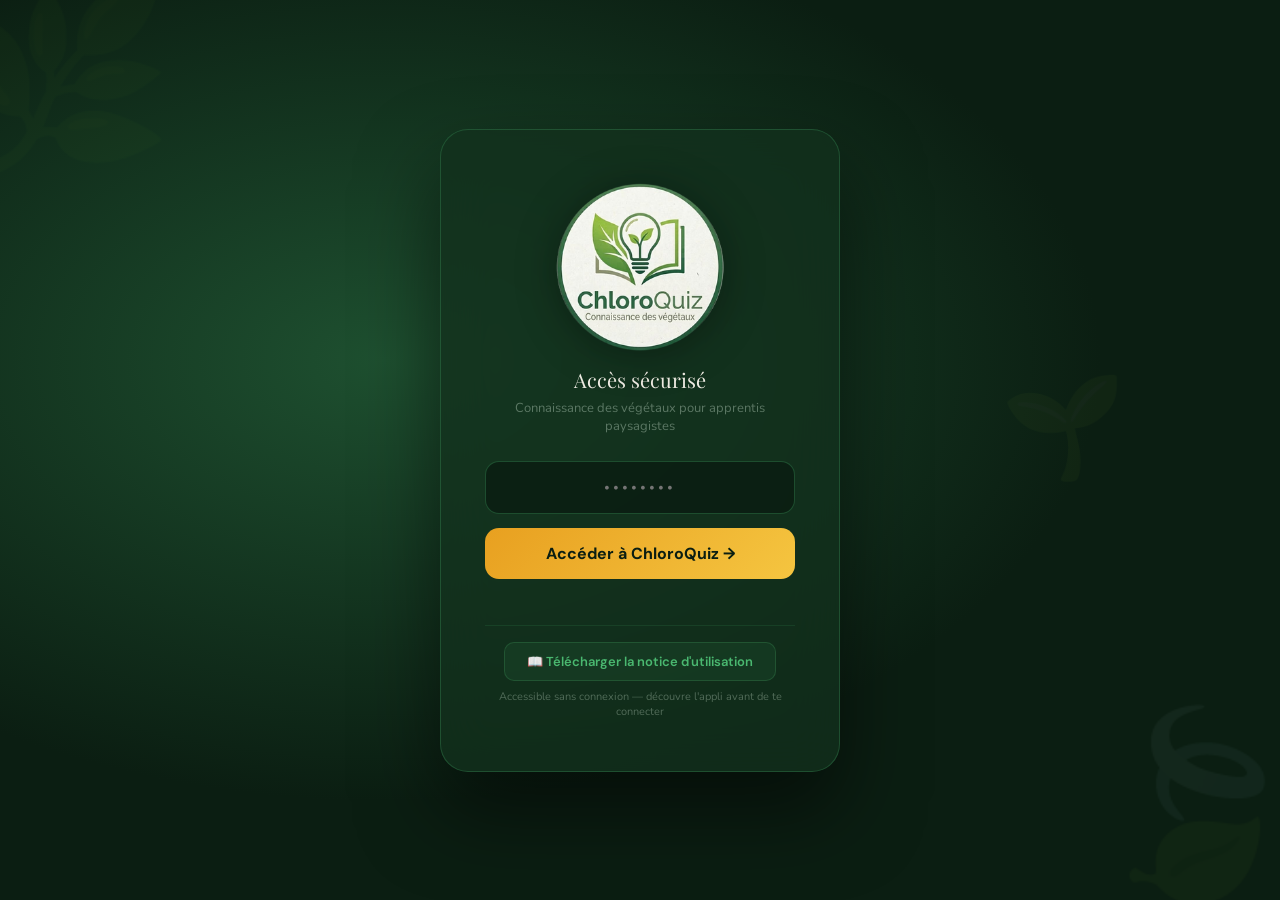
==== commit 4ae9d06e: "Add files via upload" ====
--- a/index (2).html
+++ b/index (2).html
@@ -2,7 +2,7 @@
 <html lang="fr">
 <head>
 <meta charset="UTF-8"/>
-  <meta name="app-version" content="2026-03-18-v25"/>
+  <meta name="app-version" content="2026-03-24-v47"/>
 <meta name="mobile-web-app-capable" content="yes">
   <meta name="apple-mobile-web-app-capable" content="yes">
   <meta name="apple-mobile-web-app-title" content="ChloroQuiz">
@@ -10,7 +10,7 @@
   <meta name="viewport" content="width=device-width, initial-scale=1.0"/>
 <title>ChloroQuiz — Reconnaissance des végétaux</title>
 <link rel="preconnect" href="https://fonts.googleapis.com"/>
-<link rel="stylesheet" href="https://fonts.googleapis.com/css2?family=Playfair+Display:ital,wght@0,700;0,900;1,600&family=DM+Sans:wght@300;400;500;600;700&family=Montserrat:wght@700&display=swap"/>
+<link rel="stylesheet" href="https://fonts.googleapis.com/css2?family=Playfair+Display:ital,wght@0,700;0,900;1,600;1,700&family=DM+Sans:wght@300;400;500;600;700&family=Nunito:wght@400;500;600;700;800&family=Montserrat:wght@700&display=swap"/>
   <link rel="stylesheet" href="chloroquiz.css"/>
   <!-- PWA -->
   <link rel="manifest" href="manifest.json">
@@ -163,18 +163,30 @@
       <div class="lb-top">
         <div>
           <div class="pg-title">🏆 <em>Classement</em></div>
-          <div class="pg-sub" id="lb-sub">Meilleurs scores</div>
-        </div>
-        <div style="display:flex;gap:8px;align-items:center;flex-wrap:wrap">
-          <div class="lb-filters">
-            <button class="lb-filter-btn active" id="lb-btn-all"  onclick="setLbFilter('all')">Toutes les parties</button>
-            <button class="lb-filter-btn"        id="lb-btn-best" onclick="setLbFilter('best')">Meilleur / joueur</button>
-            <button class="lb-filter-btn"        id="lb-btn-lv1"  onclick="setLbFilter('lv1')">🌱 Niveau 1</button>
-            <button class="lb-filter-btn"        id="lb-btn-lv2"  onclick="setLbFilter('lv2')">🎓 Niveau 2</button>
-            <button class="lb-filter-btn"        id="lb-btn-lv3"  onclick="setLbFilter('lv3')">🏗️ Niveau 3</button>
-          </div>
-          <button class="lb-reset-btn" id="lb-reset-btn" onclick="resetScores()" style="display:none">🗑️ Réinitialiser</button>
-        </div>
+          <div class="pg-sub" id="lb-sub">Tous les scores</div>
+        </div>
+        <button class="lb-reset-btn" id="lb-reset-btn" onclick="resetScores()" style="display:none">🗑️ Réinitialiser</button>
+      </div>
+      <!-- Onglets niveaux -->
+      <div class="lb-tabs" id="lb-tabs">
+        <button class="lb-tab active" id="lb-tab-all"  onclick="setLbFilter('all')">
+          <span class="lb-tab-icon">🏆</span><span class="lb-tab-lbl">Tous</span>
+        </button>
+        <button class="lb-tab" id="lb-tab-lv0" onclick="setLbFilter('lv0')">
+          <span class="lb-tab-icon">👀</span><span class="lb-tab-lbl">N0</span>
+        </button>
+        <button class="lb-tab" id="lb-tab-lv1" onclick="setLbFilter('lv1')">
+          <span class="lb-tab-icon">🌱</span><span class="lb-tab-lbl">N1</span>
+        </button>
+        <button class="lb-tab" id="lb-tab-lv2" onclick="setLbFilter('lv2')">
+          <span class="lb-tab-icon">🎓</span><span class="lb-tab-lbl">N2</span>
+        </button>
+        <button class="lb-tab" id="lb-tab-lv3" onclick="setLbFilter('lv3')">
+          <span class="lb-tab-icon">🔬</span><span class="lb-tab-lbl">N3</span>
+        </button>
+        <button class="lb-tab" id="lb-tab-lv4" onclick="setLbFilter('lv4')">
+          <span class="lb-tab-icon">🏗️</span><span class="lb-tab-lbl">N4</span>
+        </button>
       </div>
       <div id="lb-table"></div>
     </div>
@@ -259,6 +271,13 @@
             <div class="admin-sidebar-desc">Mots de passe</div>
           </div>
         </button>
+        <button class="admin-sidebar-item" id="atab-plantnet" onclick="switchAdminTab('plantnet')">
+          <span class="admin-sidebar-icon">🔍</span>
+          <div class="admin-sidebar-text">
+            <div class="admin-sidebar-label">Pl@ntNet</div>
+            <div class="admin-sidebar-desc">Clé API identification</div>
+          </div>
+        </button>
         <button class="admin-sidebar-item" id="atab-multi" onclick="switchAdminTab('multi')">
           <span class="admin-sidebar-icon">🏆</span>
           <div class="admin-sidebar-text">
@@ -300,6 +319,21 @@
                 style="background:linear-gradient(135deg,#1a50a8,#2868d0);font-size:13px"
                 title="Ajoute uniquement les plantes absentes — ne modifie pas les existantes">
                 ⬇️ Fusionner par défaut
+              </button>
+              <button class="add-btn" onclick="repairPhotosCloud()"
+                style="background:linear-gradient(135deg,#8a2000,#c03000);font-size:13px"
+                title="Restaure les photos depuis le cache local vers Supabase">
+                🔧 Réparer photos cloud
+              </button>
+              <button class="add-btn" onclick="migratePhotosToStorage()"
+                style="background:linear-gradient(135deg,#005540,#008860);font-size:13px"
+                title="Migrer les photos base64 vers Supabase Storage CDN — egress gratuit illimité">
+                ☁️ Migrer vers CDN
+              </button>
+              <button class="add-btn" onclick="diagPhotos()"
+                style="background:linear-gradient(135deg,#005080,#0070a8);font-size:13px"
+                title="Voir l'état des photos : localStorage vs Supabase vs mémoire">
+                🔍 Diagnostic photos
               </button>
               <button class="add-btn" onclick="triggerCSVImport()"
                 style="background:linear-gradient(135deg,#1a6840,#229954);font-size:13px"
@@ -370,6 +404,14 @@
           </div>
         </div>
 
+        <!-- ── PLANTNET ── -->
+        <div id="admin-tab-plantnet" style="display:none">
+          <div class="admin-section-hdr">
+            <div class="admin-section-title">🔍 Pl@ntNet — <em>Identification</em></div>
+          </div>
+          <div id="plantnet-tab-content"></div>
+        </div>
+
         <!-- ── MULTI ── -->
         <div id="admin-tab-multi" style="display:none">
           <div class="admin-section-hdr">
--- a/chloroquiz.css
+++ b/chloroquiz.css
@@ -9,7 +9,7 @@
 ══════════════════════════════════════════════════════ */
 
 *{box-sizing:border-box;margin:0;padding:0}
-html,body{min-height:100%;font-family:'DM Sans',sans-serif;background:#0b1e12;color:#f0ede4}button,a,.qopt,.fiche,.nb,.lb-filter-btn,.fchip,.level-card,.next-btn{-webkit-user-select:none;user-select:none;-webkit-touch-callout:none;touch-action:manipulation}
+html,body{min-height:100%;font-family:'Nunito',sans-serif;background:#0b1e12;color:#f0ede4}button,a,.qopt,.fiche,.nb,.lb-tab,.lb-filter-btn,.fchip,.level-card,.next-btn{-webkit-user-select:none;user-select:none;-webkit-touch-callout:none;touch-action:manipulation}
 :root{
   --g0:#0b1e12;--g1:#13301d;--g2:#1e5030;--g3:#2d7a4a;--g4:#4ab870;
   --am:#e8a020;--am2:#f5c540;--cr:#f0ede4;
@@ -75,7 +75,7 @@
 .cloud-dot-circle{width:7px;height:7px;border-radius:50%;background:currentColor;flex-shrink:0}
 
 /* ══ PAGES ══ */
-.page{padding:38px 26px;max-width:1080px;margin:0 auto;flex:1;width:100%}
+.page{padding:38px 26px;max-width:1400px;margin:0 auto;flex:1;width:100%}
 .pg-title{font-family:var(--disp);font-size:36px;font-weight:900;color:var(--cr);margin-bottom:6px}
 .pg-title em{color:var(--am2);font-style:italic}
 .pg-sub{font-size:14px;color:#ffffff;margin-bottom:28px}
@@ -160,7 +160,7 @@
 .level-card.lv4:hover,.level-card.lv4.selected{border-color:#50b4e6;background:linear-gradient(135deg,rgba(0,50,80,.9),rgba(0,90,140,.6));box-shadow:0 8px 28px rgba(80,180,230,.2)}
 /* ── Révision ciblée ── */
 .filter-section{margin:14px 0;text-align:left}
-.filter-title{font-size:11px;letter-spacing:2px;text-transform:uppercase;color:rgba(200,223,204,.85);margin-bottom:8px}
+.filter-title{font-size:12px;letter-spacing:1.5px;text-transform:uppercase;color:rgba(200,223,204,.9);margin-bottom:10px;font-weight:700}
 .filter-chips{display:flex;flex-wrap:wrap;gap:6px}
 .fchip{padding:5px 12px;border-radius:20px;border:1px solid rgba(74,184,112,.28);background:rgba(19,48,29,.6);color:rgba(200,223,204,.85);font-size:12px;cursor:pointer;transition:all .15s;font-family:var(--body)}
 .fchip:hover{border-color:var(--g4);color:var(--g4)}
@@ -181,15 +181,15 @@
 .type-chip.selected{background:rgba(74,184,112,.18);border-color:var(--g4);color:var(--g4);font-weight:600}
 .type-chip:active{opacity:.75}
 .type-display{margin-top:6px;font-size:12px;color:rgba(200,223,204,.5);font-style:italic;min-height:18px}
-.level-badge-tag{display:inline-block;font-size:10px;letter-spacing:2px;text-transform:uppercase;
+.level-badge-tag{display:inline-block;font-size:11px;letter-spacing:1.5px;text-transform:uppercase;
   padding:3px 10px;border-radius:100px;margin-bottom:10px;font-weight:600}
 .lv1 .level-badge-tag{background:rgba(74,184,112,.2);color:var(--g4);border:1px solid rgba(74,184,112,.3)}
 .lv2 .level-badge-tag{background:rgba(232,160,32,.15);color:var(--am2);border:1px solid rgba(232,160,32,.3)}
 .lv3 .level-badge-tag{background:rgba(200,80,200,.15);color:#e060e0;border:1px solid rgba(200,80,200,.3)}
 .lv4 .level-badge-tag{background:rgba(80,180,230,.15);color:#50b4e6;border:1px solid rgba(80,180,230,.3)}
-.level-icon{font-size:28px;display:block;margin-bottom:7px}
-.level-title{font-family:var(--disp);font-size:16px;font-weight:700;color:var(--cr);margin-bottom:4px}
-.level-desc{font-size:12px;color:rgba(200,223,204,.82);line-height:1.5}
+.level-icon{font-size:34px;display:block;margin-bottom:8px}
+.level-title{font-family:var(--disp);font-size:18px;font-weight:900;color:var(--cr);margin-bottom:5px}
+.level-desc{font-size:13px;color:rgba(200,223,204,.85);line-height:1.55}
 .level-check{float:right;font-size:18px;opacity:0;transition:opacity .2s}
 .level-card.selected .level-check{opacity:1}
 .level-pill{display:inline-block;padding:2px 10px;border-radius:100px;font-size:11px;font-weight:600;
@@ -221,25 +221,25 @@
 .qcard{background:rgba(19,48,29,.5);border:1px solid rgba(74,184,112,.18);border-radius:24px;overflow:hidden}
 /* ── Étape 2 : bloc question en haut (remplace la photo) ── */
 .k-question-block{background:linear-gradient(160deg,rgba(10,36,20,.9),rgba(20,60,35,.8));padding:36px 28px 28px;border-bottom:1px solid rgba(74,184,112,.15);min-height:200px;display:flex;flex-direction:column;align-items:center;justify-content:center;text-align:center}
-.k-question-text{font-family:var(--disp);font-size:28px;font-weight:800;color:var(--cr);line-height:1.3;margin:0}
-.k-question-text em{color:var(--am2);font-style:italic}
+.k-question-text{font-family:'Nunito',sans-serif;font-size:22px;font-weight:700;color:var(--cr);line-height:1.4;margin:0;letter-spacing:-0.2px}
+.k-question-text em{color:var(--am2);font-style:italic;font-family:'Playfair Display',serif;font-size:1.05em}
 /* ── Options étape 2 plus grandes ── */
-.k-opts .qopt{padding:10px 14px;font-size:15px;font-weight:600;border-radius:12px;line-height:1.25}
-@media(max-width:560px){.k-question-text{font-size:22px}.k-opts .qopt{font-size:16px;padding:14px 16px}}
+.k-opts .qopt{padding:14px 16px;font-size:16px;font-weight:400;border-radius:13px;line-height:1.35;font-family:Arial,Helvetica,sans-serif}
+@media(max-width:560px){.k-question-text{font-size:19px}.k-opts .qopt{font-size:15px;padding:13px 15px}}
 .qphoto-carousel{position:relative;width:100%;overflow:hidden;border-radius:0;cursor:grab}.qphoto-track{display:flex;transition:transform .3s ease;will-change:transform}.qphoto-slide{min-width:100%;display:flex;align-items:center;justify-content:center;background:#0b1e12}.qphoto{width:100%;max-height:340px;object-fit:contain;display:block;background:#0b1e12}.qphoto-dots{display:flex;justify-content:center;gap:6px;padding:6px 0}.qphoto-dot{width:7px;height:7px;border-radius:50%;background:rgba(200,223,204,.25);transition:background .2s;cursor:pointer}.qphoto-dot.active{background:var(--g4)}
 .qphoto-fallback{width:100%;height:400px;display:flex;align-items:center;justify-content:center;background:linear-gradient(135deg,#1e5030,#2d7a4a)}
 .qbody{padding:14px 16px}
 .phase-label{font-size:10px;letter-spacing:2px;text-transform:uppercase;color:var(--g4);margin-bottom:4px}
 .q-text{font-family:var(--disp);font-size:17px;font-weight:700;color:var(--cr);margin-bottom:10px;line-height:1.3}
 .q-opts{display:flex;flex-direction:column;gap:6px}
-.qopt{padding:13px 17px;border-radius:13px;background:rgba(11,30,18,.8);border:1px solid rgba(74,184,112,.18);
+.qopt{padding:14px 18px;border-radius:13px;background:rgba(11,30,18,.8);border:1px solid rgba(74,184,112,.18);font-family:Arial,Helvetica,sans-serif;font-size:16px;font-weight:400;line-height:1.3;
   color:rgba(200,223,204,.8);font-family:'DM Sans',sans-serif;font-size:15px;cursor:pointer;transition:all .2s;text-align:left;width:100%}
 .qopt:hover:not(:disabled){background:rgba(74,184,112,.12);border-color:rgba(74,184,112,.45);color:var(--cr)}
 .qopt:disabled{cursor:default}
 .qopt.correct{background:rgba(74,184,112,.28)!important;border-color:var(--g4)!important;color:var(--g4)!important;font-weight:700}
 .qopt.wrong{background:rgba(255,80,80,.18)!important;border-color:#ff7070!important;color:#ff9999!important;font-weight:700}
 .qopt.timeout-reveal{background:rgba(74,184,112,.12)!important;border-color:rgba(74,184,112,.4)!important;color:var(--cr)!important;font-weight:600}
-.opt-latin{font-style:italic;font-weight:700;font-size:16px;display:block}
+.opt-latin{font-style:italic;font-weight:400;font-size:16px;display:block;font-family:Arial,Helvetica,sans-serif;letter-spacing:0.4px;line-height:1.4}
 .opt-common{font-size:12px;color:rgba(200,223,204,.4);display:block;margin-top:2px}
 .k-feedback{margin-top:15px;padding:12px 16px;border-radius:12px;font-size:14px;line-height:1.6}
 .k-feedback.ok{background:rgba(74,184,112,.12);border:1px solid rgba(74,184,112,.3);color:var(--g4)}
@@ -297,18 +297,27 @@
 
 /* ══ LEADERBOARD ══ */
 .lb-wrap{max-width:680px;margin:0 auto}
-.lb-filters{display:flex;gap:8px;flex-wrap:wrap}
-.lb-filter-btn{
-  padding:9px 18px;border-radius:100px;
-  border:1px solid rgba(74,184,112,.18);
-  background:rgba(19,48,29,.5);
-  color:rgba(200,223,204,.5);
-  font-family:'DM Sans',sans-serif;font-size:12px;font-weight:600;
-  cursor:pointer;transition:background .18s,border-color .18s,color .18s,transform .15s;
-  -webkit-tap-highlight-color:transparent;white-space:nowrap}
-@media(hover:hover){.lb-filter-btn:hover{background:rgba(74,184,112,.12);border-color:rgba(74,184,112,.35);color:var(--cr)}}
-.lb-filter-btn.active{background:rgba(232,160,32,.15);border-color:rgba(232,160,32,.45);color:var(--am2);box-shadow:0 0 12px rgba(232,160,32,.15)}
-.lb-filter-btn:active{transform:scale(.96)}
+.lb-tabs{display:flex;gap:0;margin-bottom:20px;background:rgba(19,48,29,.6);border-radius:14px;padding:4px;overflow-x:auto;scrollbar-width:none}
+.lb-tabs::-webkit-scrollbar{display:none}
+.lb-tab{
+  flex:1;min-width:52px;display:flex;flex-direction:column;align-items:center;gap:3px;
+  padding:9px 6px;border-radius:10px;border:none;
+  background:transparent;color:rgba(200,223,204,.45);
+  font-family:'DM Sans',sans-serif;font-size:11px;font-weight:700;
+  cursor:pointer;transition:all .2s;white-space:nowrap;
+  -webkit-tap-highlight-color:transparent}
+.lb-tab-icon{font-size:18px;line-height:1}
+.lb-tab-lbl{font-size:11px;font-weight:700}
+.lb-tab.active{background:rgba(232,160,32,.18);color:var(--am2);box-shadow:0 2px 10px rgba(232,160,32,.15)}
+@media(hover:hover){.lb-tab:not(.active):hover{background:rgba(74,184,112,.1);color:var(--cr)}}
+.lb-tab:active{transform:scale(.95)}
+/* Couleur distinctive par niveau sur l'onglet actif */
+#lb-tab-lv0.active{background:rgba(74,184,112,.2);color:#4ab870}
+#lb-tab-lv1.active{background:rgba(74,184,112,.2);color:#4ab870}
+#lb-tab-lv2.active{background:rgba(232,160,32,.2);color:var(--am2)}
+#lb-tab-lv3.active{background:rgba(66,133,244,.2);color:#7ab8f5}
+#lb-tab-lv4.active{background:rgba(180,80,220,.2);color:#c97ef5}
+
 .lb-table{display:flex;flex-direction:column;gap:9px}
 .lb-row{display:flex;align-items:center;gap:14px;background:rgba(19,48,29,.5);
   border:1px solid rgba(74,184,112,.12);border-radius:15px;padding:15px 18px;transition:all .2s}
@@ -347,8 +356,8 @@
 .fiche-img-fb{width:100%;height:136px;display:flex;align-items:center;justify-content:center;background:linear-gradient(135deg,#1e5030,#2d7a4a)}
 .fiche-img-fb svg,.qphoto-fallback svg,.modal-img-fb svg,.admin-row-thumb-fb svg{opacity:.32}
 .fiche-body{padding:14px 15px}
-.fiche-latin{font-family:var(--disp);font-size:15px;font-weight:700;font-style:italic;color:var(--cr);margin-bottom:1px}.fiche-famille{font-size:10px;letter-spacing:1.5px;text-transform:uppercase;color:var(--g4);margin-bottom:3px;opacity:.85}
-.fiche-common{font-size:12px;color:rgba(200,223,204,.78);margin-bottom:6px}
+.fiche-latin{font-family:'Playfair Display',serif;font-size:15px;font-weight:700;font-style:italic;color:var(--cr);margin-bottom:2px}.fiche-famille{font-size:10px;letter-spacing:1.5px;text-transform:uppercase;color:var(--g4);margin-bottom:3px;opacity:.85}
+.fiche-common{font-size:13px;color:rgba(200,223,204,.85);margin-bottom:6px;font-family:'Nunito',sans-serif;font-weight:500}
 .fiche-tags{display:flex;flex-wrap:wrap;gap:5px}
 .ftag{padding:3px 9px;border-radius:100px;font-size:11px;background:rgba(74,184,112,.15);color:var(--g4);border:1px solid rgba(74,184,112,.28);font-weight:600}
 .ftag.am{background:rgba(232,160,32,.12);color:var(--am2);border-color:rgba(232,160,32,.2)}
@@ -364,8 +373,8 @@
 .modal-img{width:100%;height:220px;object-fit:contain;background:#071610;border-radius:13px;margin:12px 0 16px;display:block}.modal-img-full{width:100%;max-height:64vw;object-fit:contain;background:#071610;display:block}.mswipe-modal{padding:0;overflow:hidden;position:relative}.mswipe-track{display:flex;transition:transform .3s ease;will-change:transform;cursor:grab;align-items:flex-start}.mswipe-track:active{cursor:grabbing}.mswipe-page{min-width:100%;box-sizing:border-box;max-height:82vh;overflow-y:auto;overflow-x:hidden}.mswipe-dots{display:flex;justify-content:center;gap:8px;padding:8px 0 10px}.mswipe-dot{width:8px;height:8px;border-radius:50%;background:rgba(200,223,204,.2);cursor:pointer;transition:background .2s}.mswipe-dot.active{background:var(--g4)}
 .modal-img-fb{width:100%;height:200px;border-radius:13px;margin:12px 0 16px;background:linear-gradient(135deg,#1e5030,#2d7a4a);display:flex;align-items:center;justify-content:center}
 .modal-famille{font-size:11px;letter-spacing:2px;text-transform:uppercase;color:var(--g4);margin-bottom:3px}
-.modal-latin{font-family:var(--disp);font-size:26px;font-weight:900;font-style:italic;color:var(--cr)}
-.modal-common{font-size:13px;color:rgba(200,223,204,.75);margin-bottom:14px}
+.modal-latin{font-family:'Playfair Display',serif;font-size:26px;font-weight:700;font-style:italic;color:var(--cr);line-height:1.2;margin-bottom:2px}
+.modal-common{font-size:14px;color:rgba(200,223,204,.85);margin-bottom:14px;font-family:'Nunito',sans-serif;font-weight:500}
 .modal-grid{display:grid;grid-template-columns:1fr 1fr;gap:6px;margin-bottom:10px}
 .minfo{background:rgba(19,48,29,.6);border:1px solid rgba(74,184,112,.12);border-radius:10px;padding:8px 10px;display:flex;flex-direction:column}
 .minfo-lbl{font-size:9px;letter-spacing:1.5px;text-transform:uppercase;color:rgba(200,223,204,.65);margin-bottom:2px}
@@ -395,9 +404,10 @@
 
 /* ══ FORM ══ */
 .form-bg{position:fixed;inset:0;background:rgba(0,0,0,.78);backdrop-filter:blur(10px);z-index:300;
-  display:flex;align-items:center;justify-content:center;padding:20px}
-.form-card{background:#0d2419;border:1px solid rgba(74,184,112,.25);border-radius:22px;padding:30px;
-  max-width:660px;width:100%;max-height:90vh;overflow-y:auto;scrollbar-width:thin;scrollbar-color:rgba(74,184,112,.3) transparent}
+  display:flex;align-items:center;justify-content:center;padding:16px}
+.form-card{background:#0d2419;border:1px solid rgba(74,184,112,.25);border-radius:22px;padding:28px;
+  width:min(960px,calc(100vw - 32px));max-height:calc(100vh - 32px);overflow-y:auto;
+  scrollbar-width:thin;scrollbar-color:rgba(74,184,112,.3) transparent;box-sizing:border-box}
 .form-title{font-family:var(--disp);font-size:22px;font-weight:900;color:var(--cr);margin-bottom:18px}
 .form-grid{display:grid;grid-template-columns:1fr 1fr;gap:11px}
 .fg{display:flex;flex-direction:column;gap:5px}
@@ -760,4 +770,179 @@
 .fchip:hover{border-color:rgba(74,184,112,.4);color:var(--cr)}
 .fchip.active{border-color:var(--g4);background:rgba(74,184,112,.15);color:var(--g4);font-weight:700}
 .fchip-icon{font-size:14px}
-.field-filter-hint{font-size:11px;color:rgba(200,223,204,.3);margin-top:8px}+.field-filter-hint{font-size:11px;color:rgba(200,223,204,.3);margin-top:8px}
+
+/* ── PC ergonomics: quiz fits viewport ── */
+@media(min-width:600px){
+  .quiz-page-wrap,.page#page-quiz{max-width:680px;margin:0 auto}
+  .qcard{padding-bottom:6px}
+  .level-cards{gap:8px}
+  .level-card{padding:12px 14px}
+  .filter-section{margin-top:12px}
+  .qopt{padding:11px 16px;font-size:15px}
+  .k-opts{gap:8px}
+  .k-opts .qopt{padding:11px 14px;font-size:15px}
+}
+
+/* ── PC: quiz start screen compact ── */
+@media(min-width:600px){
+  .level-cards{grid-template-columns:repeat(2,1fr);gap:8px!important}
+  .level-card{padding:10px 14px!important}
+  .level-card .level-icon{font-size:28px!important}
+  .level-card .level-title{font-size:16px!important;margin:2px 0!important}
+  .level-card .level-desc{font-size:11px!important}
+  .level-card .level-badge-tag{font-size:9px!important;padding:2px 8px!important}
+  #lv0-card{padding:10px 14px!important}
+  .filter-section{margin-top:10px!important}
+  .filter-title{font-size:10px!important}
+  .fchip,.lb-tab,.lb-filter-btn,.fcat-btn,#filter-cats button{padding:5px 11px!important;font-size:12px!important}
+  .dictee-toggle-wrap{margin:6px 0!important}
+  .qtype-section{margin-top:8px!important}
+  #qtype-chips button{padding:4px 10px!important;font-size:11px!important}
+}
+
+/* ══ Classes base écran démarrage quiz ══ */
+.name-prompt{max-width:560px;margin:0 auto;text-align:center;padding:20px 0}
+.quiz-start-icon{font-size:56px;display:block;margin-bottom:10px}
+.quiz-start-title{font-family:var(--disp);font-size:34px;font-weight:900;color:var(--cr);margin-bottom:8px}
+.quiz-start-subtitle{font-size:15px;color:rgba(200,223,204,.85);margin-bottom:22px}
+.quiz-inputs-row{display:flex;gap:10px;margin-bottom:8px}
+.quiz-input-name{flex:3;padding:15px 20px;background:rgba(19,48,29,.7);border:1px solid rgba(74,184,112,.3);border-radius:16px;color:var(--cr);font-family:'DM Sans',sans-serif;font-size:20px;text-align:center;outline:none;transition:border-color .3s}
+.quiz-input-init{flex:1;padding:15px 10px;background:rgba(19,48,29,.7);border:1px solid rgba(74,184,112,.3);border-radius:16px;color:var(--cr);font-family:'DM Sans',sans-serif;font-size:20px;text-align:center;outline:none;transition:border-color .3s;text-transform:uppercase;min-width:0}
+.quiz-initials-hint{font-size:12px;color:rgba(200,223,204,.85);text-align:right;margin-bottom:18px}
+.quiz-level-label{text-align:left;font-size:11px;letter-spacing:2px;text-transform:uppercase;color:rgba(200,223,204,.8);margin-bottom:10px}
+.extra-chips-section{margin-top:12px}
+.extra-chips-hint{font-size:10px;color:rgba(200,223,204,.3);margin-top:5px}
+
+/* ══ Layout 2 colonnes PC — ergonomique façon page d'accueil ══ */
+@media(min-width:900px){
+  .name-prompt{
+    max-width:none!important;
+    width:100%!important;
+    display:grid!important;
+    grid-template-columns:minmax(400px,1fr) minmax(360px,1fr)!important;
+    column-gap:52px!important;
+    text-align:left!important;
+    padding:32px 0 24px!important;
+    align-items:start!important;
+  }
+
+  /* ── Colonne gauche ── */
+  .quiz-start-icon{ grid-column:1; grid-row:1; font-size:52px!important; margin-bottom:10px!important; }
+  .quiz-start-title{
+    grid-column:1; grid-row:2;
+    font-size:38px!important; font-weight:900!important;
+    margin-bottom:8px!important; line-height:1.15!important;
+  }
+  .quiz-start-subtitle{
+    grid-column:1; grid-row:3;
+    font-size:16px!important; margin-bottom:24px!important;
+    color:rgba(200,223,204,.7)!important; line-height:1.6!important;
+  }
+  .quiz-inputs-row{ grid-column:1; grid-row:4; margin-bottom:10px!important; gap:12px!important; }
+  .quiz-input-name,.quiz-input-init{
+    font-size:20px!important; padding:15px 20px!important;
+    border-radius:16px!important;
+  }
+  .quiz-initials-hint{ grid-column:1; grid-row:5; font-size:13px!important; margin-bottom:18px!important; }
+  .quiz-level-label{
+    grid-column:1; grid-row:6;
+    font-size:12px!important; letter-spacing:2.5px!important;
+    margin-bottom:12px!important; color:rgba(200,223,204,.6)!important;
+  }
+  .level-cards{ grid-column:1; grid-row:7; gap:12px!important; }
+  .level-card{ padding:18px 20px!important; border-radius:20px!important; }
+  .level-card .level-badge-tag{ font-size:11px!important; padding:3px 10px!important; margin-bottom:8px!important; }
+  .level-card .level-icon{ font-size:32px!important; margin-bottom:8px!important; }
+  .level-card .level-title{ font-size:18px!important; margin-bottom:5px!important; font-weight:800!important; }
+  .level-card .level-desc{ font-size:13px!important; line-height:1.55!important; color:rgba(200,223,204,.7)!important; }
+  #lv0-card{ padding:18px 20px!important; border-radius:20px!important; }
+
+  /* ── Colonne droite — section révision ciblée ── */
+  .filter-section{
+    grid-column:2; grid-row:1/5; margin-top:0!important;
+    background:rgba(19,48,29,.4)!important;
+    border:1px solid rgba(74,184,112,.18)!important;
+    border-radius:22px!important;
+    padding:24px!important;
+  }
+  .filter-title{
+    font-size:13px!important; letter-spacing:2px!important;
+    margin-bottom:8px!important; font-weight:700!important;
+    color:rgba(200,223,204,.9)!important;
+  }
+  #filter-cats{ gap:8px!important; margin-bottom:4px!important; }
+  .fchip,.fcat-btn,#filter-cats button{
+    padding:8px 14px!important; font-size:13px!important;
+    border-radius:22px!important;
+  }
+
+  .extra-chips-section{
+    grid-column:2; grid-row:5; margin-top:16px!important;
+    background:rgba(11,30,18,.5)!important;
+    border:1px solid rgba(74,184,112,.12)!important;
+    border-radius:18px!important; padding:18px!important;
+  }
+  #extra-chips-wrap{ gap:8px!important; }
+  #extra-chips-wrap button{ padding:8px 14px!important; font-size:13px!important; border-radius:22px!important; }
+  .extra-chips-hint{ font-size:12px!important; margin-top:8px!important; color:rgba(200,223,204,.45)!important; }
+
+  .dictee-toggle-wrap{
+    grid-column:2; grid-row:6; margin-top:16px!important;
+    padding:14px 18px!important;
+    background:rgba(11,30,18,.5)!important;
+    border:1px solid rgba(74,184,112,.12)!important;
+    border-radius:14px!important;
+  }
+  .dictee-toggle-label{ font-size:14px!important; color:rgba(200,223,204,.85)!important; }
+
+  #smart-quiz-bar{ grid-column:2; grid-row:7; margin-top:14px!important; }
+  #smart-quiz-btn{
+    padding:16px 20px!important; font-size:15px!important;
+    border-radius:16px!important; font-weight:700!important;
+  }
+  #smart-mastery-bar{ font-size:12px!important; margin-top:8px!important; gap:10px!important; }
+
+  .quiz-start-btn{
+    grid-column:2; grid-row:8; margin-top:16px!important;
+    padding:18px!important; font-size:19px!important;
+    border-radius:18px!important; font-weight:800!important;
+    letter-spacing:.3px!important;
+  }
+  #priority-btn-wrap{ grid-column:2; grid-row:9; margin-top:12px!important; }
+  #priority-btn-wrap button{ padding:14px!important; font-size:15px!important; border-radius:16px!important; }
+  #priority-hint{ font-size:12px!important; margin-top:6px!important; }
+}
+
+/* ══ Nouveau style dropdown filtres ══ */
+.fcat-group{ position:relative; display:inline-block; }
+.fcat-btn{
+  padding:6px 13px;
+  background:rgba(74,184,112,.08);
+  border:1px solid rgba(74,184,112,.2);
+  border-radius:20px;
+  color:rgba(200,223,204,.75);
+  font-family:'DM Sans',sans-serif;
+  font-size:13px;
+  font-weight:600;
+  cursor:pointer;
+  transition:all .2s;
+  white-space:nowrap;
+}
+.fcat-btn:hover,.fcat-btn.fcat-open{ background:rgba(74,184,112,.18); }
+.fcat-btn.fcat-active{ border-color:var(--g4); color:var(--g4); }
+.fcat-dropdown{
+  position:absolute;
+  top:calc(100% + 4px);
+  left:0;
+  z-index:200;
+  background:#0d2419;
+  border:1px solid rgba(74,184,112,.3);
+  border-radius:14px;
+  padding:10px 12px;
+  gap:5px;
+  flex-wrap:wrap;
+  min-width:200px;
+  max-width:340px;
+  box-shadow:0 8px 24px rgba(0,0,0,.5);
+}
